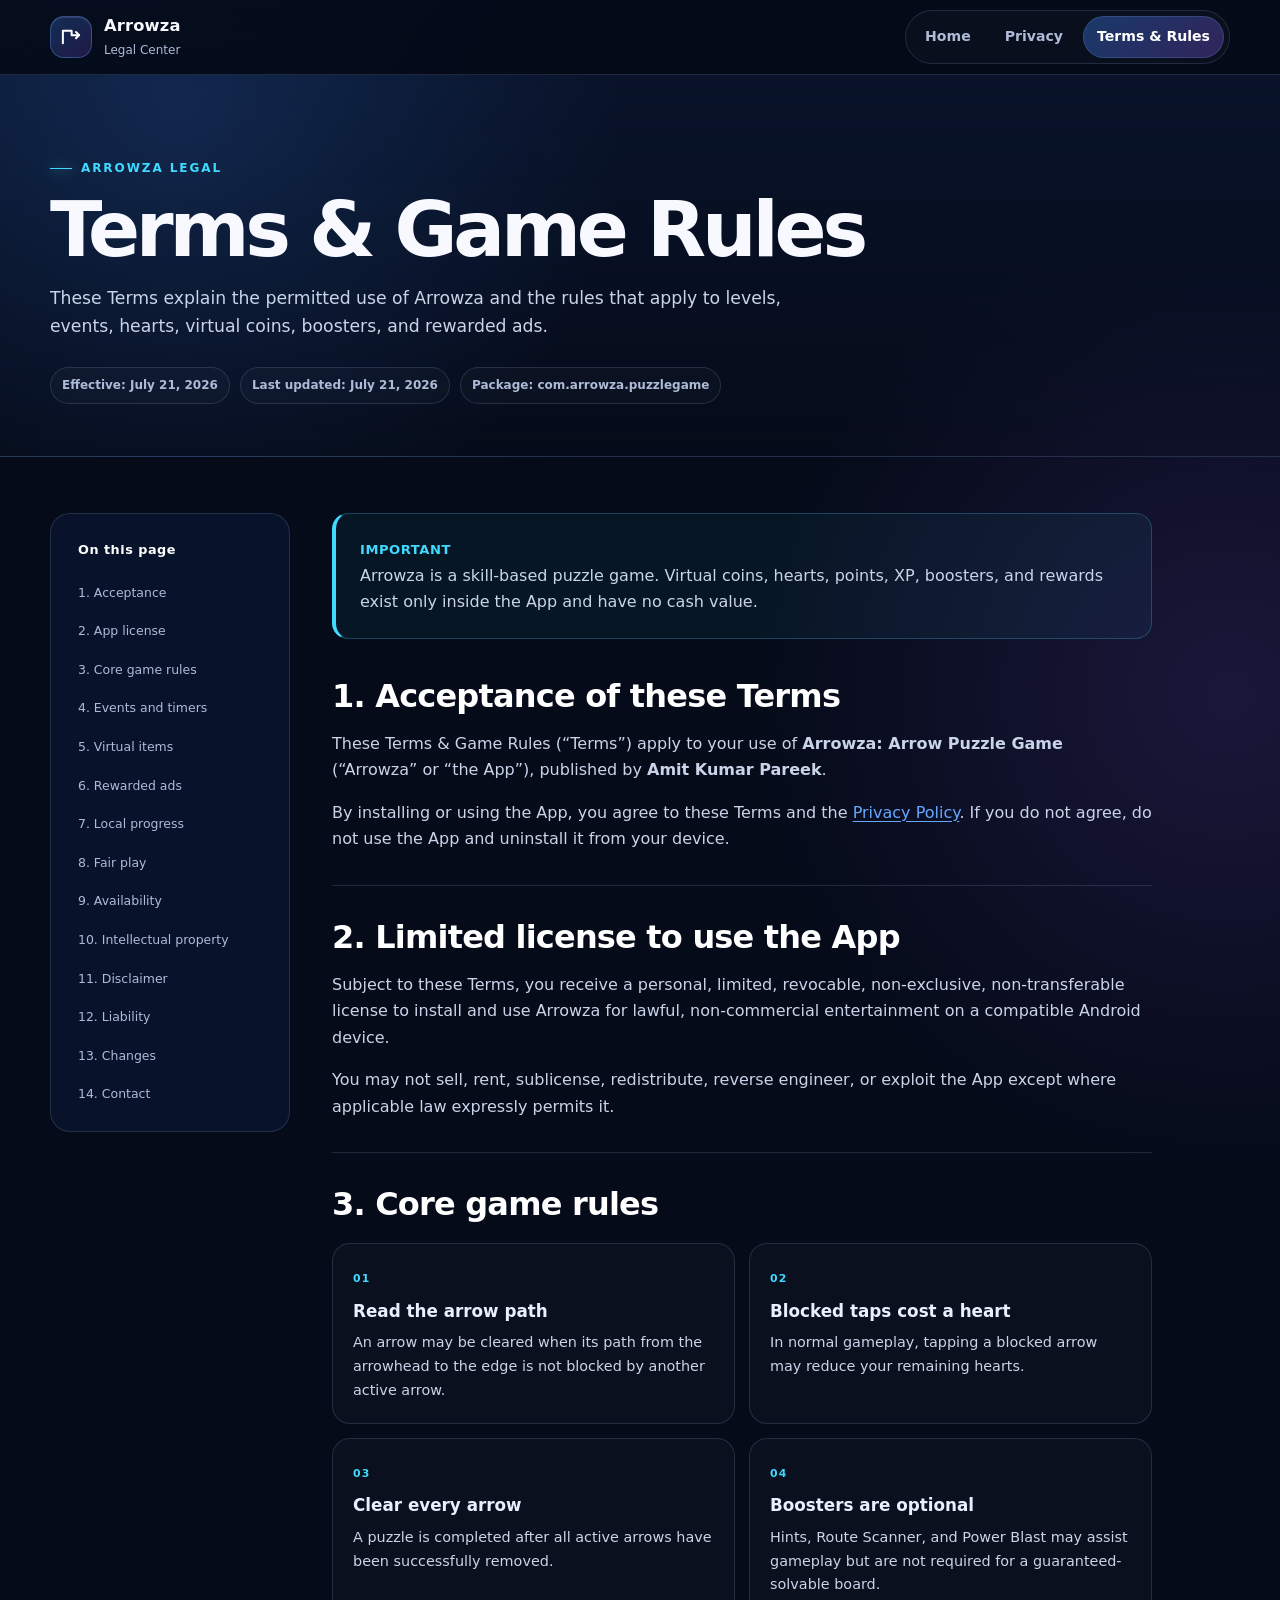
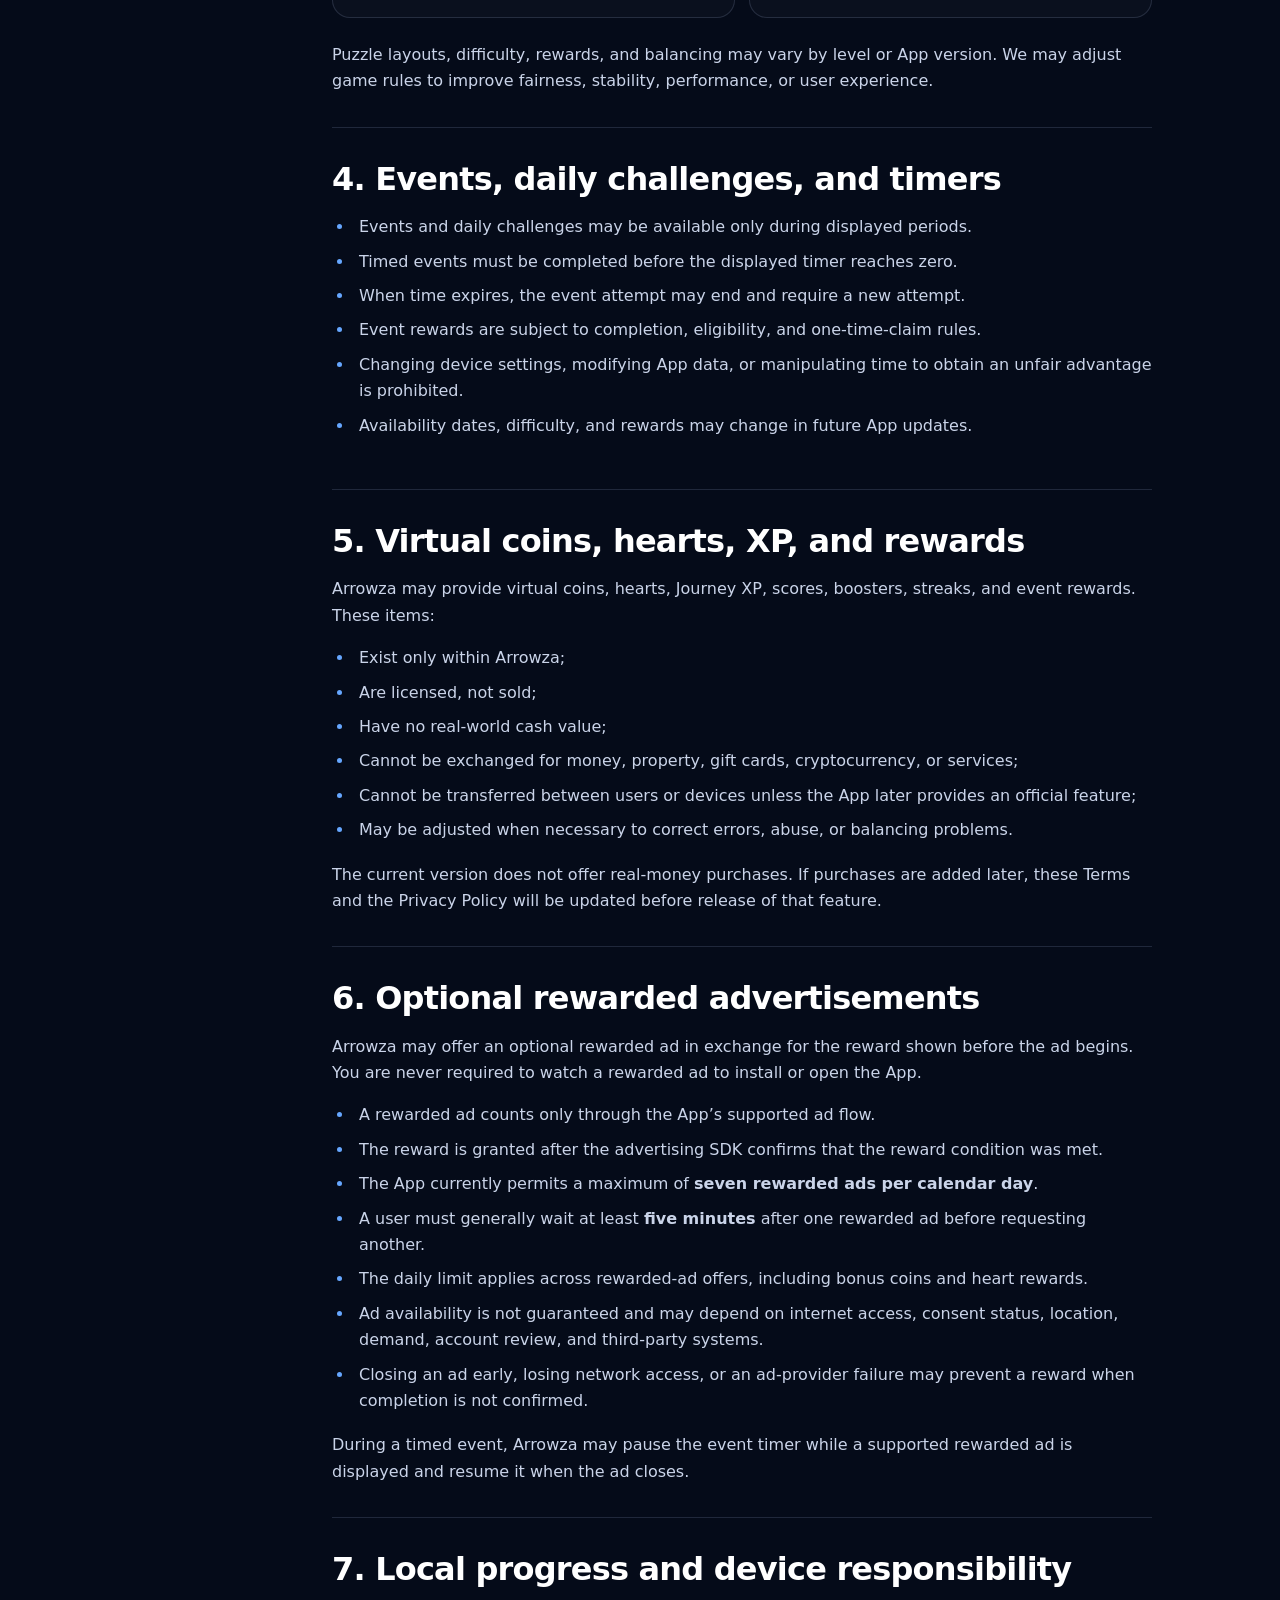
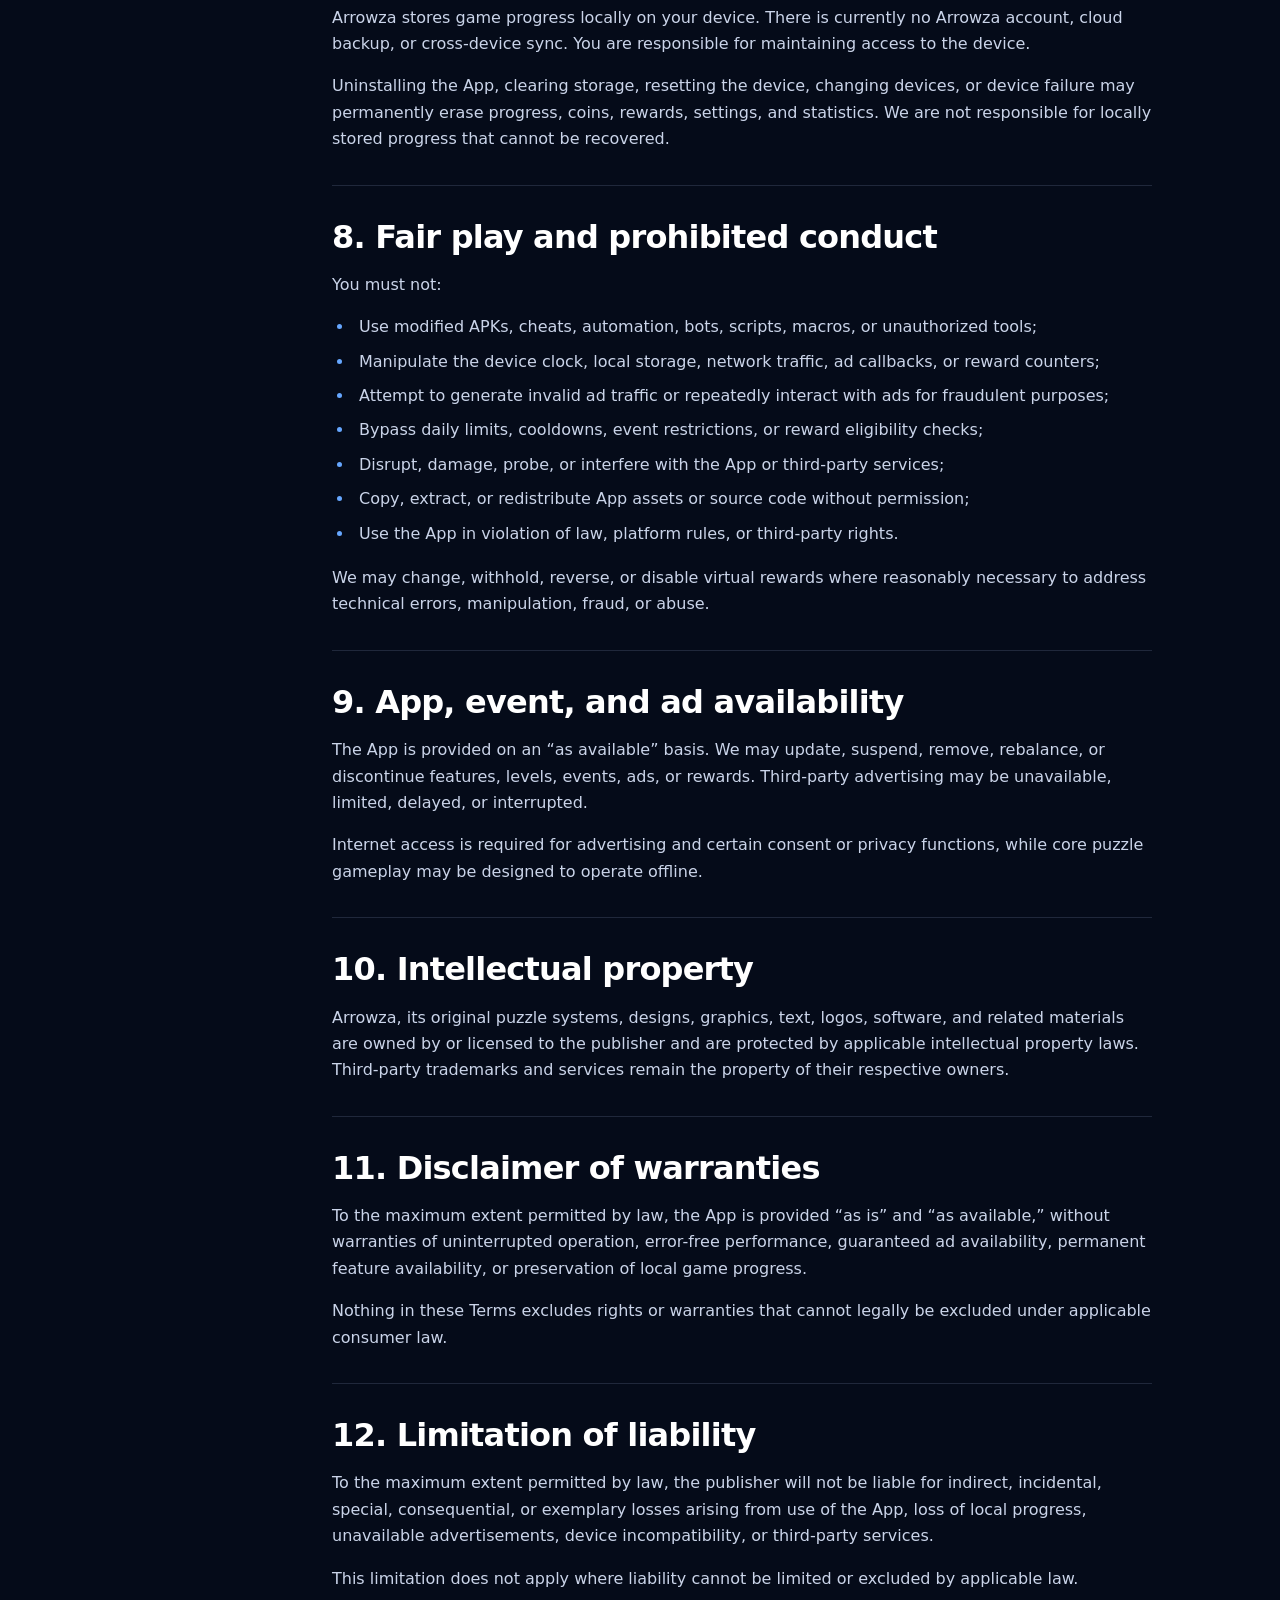
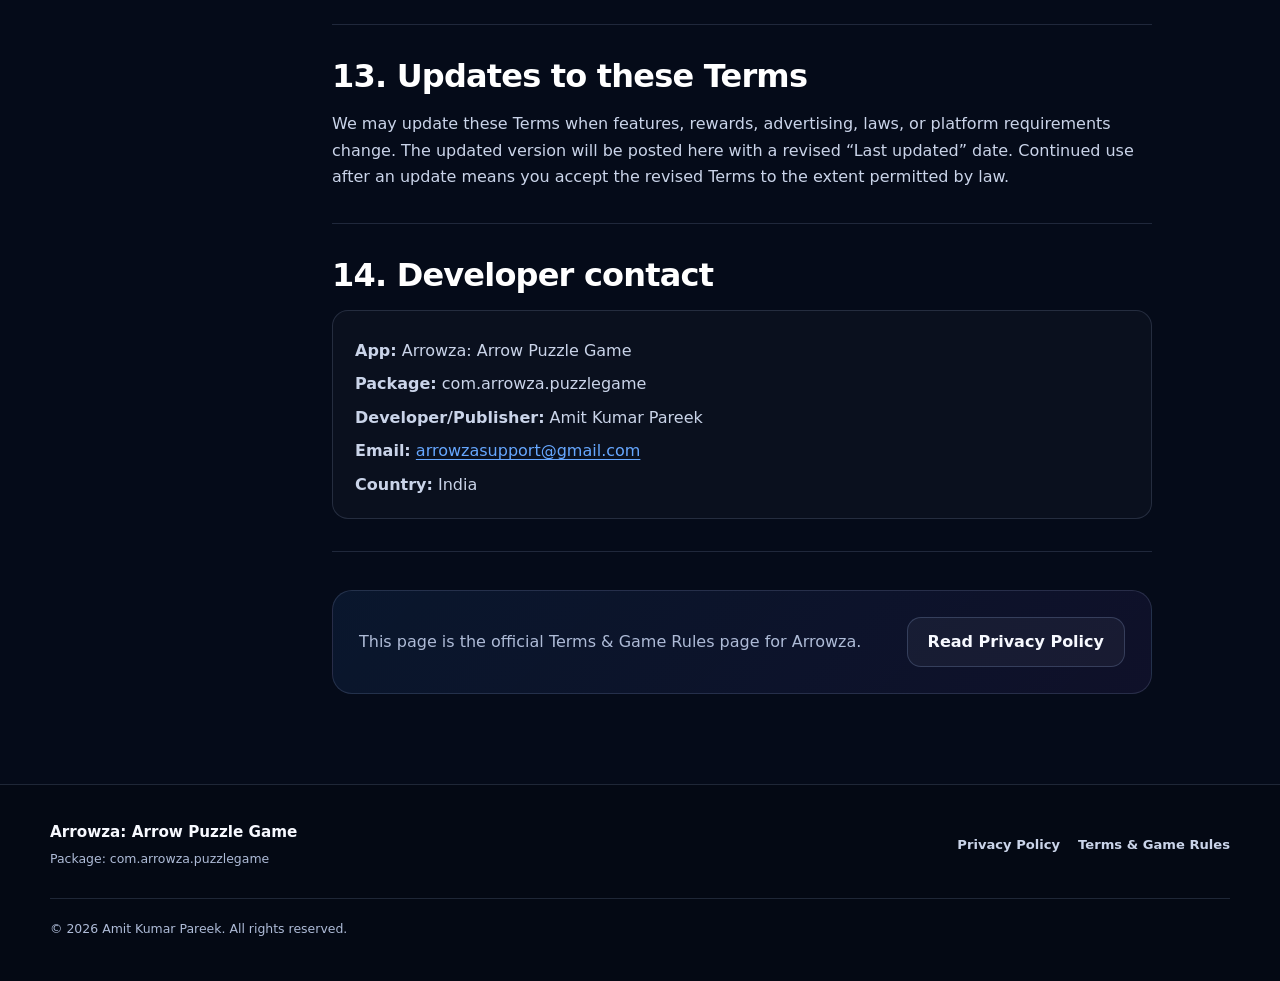
==== terms-and-game-rules.html @ 51657a74 "Publish Arrowza legal website" ====
<!DOCTYPE html>
<html lang="en">
<head>
  <meta charset="utf-8">
  <meta name="viewport" content="width=device-width, initial-scale=1">
  <meta name="description" content="Terms and Game Rules for Arrowza: Arrow Puzzle Game.">
  <meta name="theme-color" content="#071127">
  <title>Terms &amp; Game Rules | Arrowza</title>
  <link rel="icon" href="favicon.svg" type="image/svg+xml">
  <link rel="stylesheet" href="styles.css">
</head>
<body>
  <a class="skip-link" href="#main-content">Skip to content</a>

  <header class="site-header">
    <div class="container header-inner">
      <a class="brand" href="index.html" aria-label="Arrowza Legal Center home">
        <span class="brand-mark" aria-hidden="true">
          <svg viewBox="0 0 48 48" role="img">
            <path d="M11 34V14h14v7h12" />
            <path d="M32 16l5 5-5 5" />
          </svg>
        </span>
        <span>
          <strong>Arrowza</strong>
          <small>Legal Center</small>
        </span>
      </a>

      <nav class="top-nav" aria-label="Primary navigation">
        <a href="index.html">Home</a>
        <a href="privacy-policy.html">Privacy</a>
        <a class="active" href="terms-and-game-rules.html">Terms &amp; Rules</a>
      </nav>
    </div>
  </header>

  <main id="main-content">
    <section class="legal-hero">
      <div class="container">
        <span class="eyebrow">ARROWZA LEGAL</span>
        <h1>Terms &amp; Game Rules</h1>
        <p class="legal-lead">
          These Terms explain the permitted use of Arrowza and the rules that apply to
          levels, events, hearts, virtual coins, boosters, and rewarded ads.
        </p>
        <div class="legal-meta">
          <span>Effective: July 21, 2026</span>
          <span>Last updated: July 21, 2026</span>
          <span>Package: com.arrowza.puzzlegame</span>
        </div>
      </div>
    </section>

    <section class="legal-layout container">
      <aside class="toc-card" aria-label="Table of contents">
        <strong>On this page</strong>
        <a href="#acceptance">1. Acceptance</a>
        <a href="#license">2. App license</a>
        <a href="#core-rules">3. Core game rules</a>
        <a href="#events">4. Events and timers</a>
        <a href="#virtual-items">5. Virtual items</a>
        <a href="#rewarded-ads">6. Rewarded ads</a>
        <a href="#progress">7. Local progress</a>
        <a href="#fair-play">8. Fair play</a>
        <a href="#availability">9. Availability</a>
        <a href="#intellectual-property">10. Intellectual property</a>
        <a href="#disclaimer">11. Disclaimer</a>
        <a href="#liability">12. Liability</a>
        <a href="#changes">13. Changes</a>
        <a href="#contact">14. Contact</a>
      </aside>

      <article class="legal-content">
        <div class="notice">
          <strong>Important</strong>
          <p>
            Arrowza is a skill-based puzzle game. Virtual coins, hearts, points, XP,
            boosters, and rewards exist only inside the App and have no cash value.
          </p>
        </div>

        <section id="acceptance">
          <h2>1. Acceptance of these Terms</h2>
          <p>
            These Terms &amp; Game Rules (“Terms”) apply to your use of
            <strong>Arrowza: Arrow Puzzle Game</strong> (“Arrowza” or “the App”),
            published by <strong>Amit Kumar Pareek</strong>.
          </p>
          <p>
            By installing or using the App, you agree to these Terms and the
            <a href="privacy-policy.html">Privacy Policy</a>. If you do not agree,
            do not use the App and uninstall it from your device.
          </p>
        </section>

        <section id="license">
          <h2>2. Limited license to use the App</h2>
          <p>
            Subject to these Terms, you receive a personal, limited, revocable,
            non-exclusive, non-transferable license to install and use Arrowza for
            lawful, non-commercial entertainment on a compatible Android device.
          </p>
          <p>You may not sell, rent, sublicense, redistribute, reverse engineer, or exploit the App except where applicable law expressly permits it.</p>
        </section>

        <section id="core-rules">
          <h2>3. Core game rules</h2>
          <div class="rules-grid">
            <div class="rule-card">
              <span>01</span>
              <h3>Read the arrow path</h3>
              <p>An arrow may be cleared when its path from the arrowhead to the edge is not blocked by another active arrow.</p>
            </div>
            <div class="rule-card">
              <span>02</span>
              <h3>Blocked taps cost a heart</h3>
              <p>In normal gameplay, tapping a blocked arrow may reduce your remaining hearts.</p>
            </div>
            <div class="rule-card">
              <span>03</span>
              <h3>Clear every arrow</h3>
              <p>A puzzle is completed after all active arrows have been successfully removed.</p>
            </div>
            <div class="rule-card">
              <span>04</span>
              <h3>Boosters are optional</h3>
              <p>Hints, Route Scanner, and Power Blast may assist gameplay but are not required for a guaranteed-solvable board.</p>
            </div>
          </div>
          <p>
            Puzzle layouts, difficulty, rewards, and balancing may vary by level or App version.
            We may adjust game rules to improve fairness, stability, performance, or user experience.
          </p>
        </section>

        <section id="events">
          <h2>4. Events, daily challenges, and timers</h2>
          <ul>
            <li>Events and daily challenges may be available only during displayed periods.</li>
            <li>Timed events must be completed before the displayed timer reaches zero.</li>
            <li>When time expires, the event attempt may end and require a new attempt.</li>
            <li>Event rewards are subject to completion, eligibility, and one-time-claim rules.</li>
            <li>Changing device settings, modifying App data, or manipulating time to obtain an unfair advantage is prohibited.</li>
            <li>Availability dates, difficulty, and rewards may change in future App updates.</li>
          </ul>
        </section>

        <section id="virtual-items">
          <h2>5. Virtual coins, hearts, XP, and rewards</h2>
          <p>
            Arrowza may provide virtual coins, hearts, Journey XP, scores, boosters,
            streaks, and event rewards. These items:
          </p>
          <ul>
            <li>Exist only within Arrowza;</li>
            <li>Are licensed, not sold;</li>
            <li>Have no real-world cash value;</li>
            <li>Cannot be exchanged for money, property, gift cards, cryptocurrency, or services;</li>
            <li>Cannot be transferred between users or devices unless the App later provides an official feature;</li>
            <li>May be adjusted when necessary to correct errors, abuse, or balancing problems.</li>
          </ul>
          <p>
            The current version does not offer real-money purchases. If purchases are added later,
            these Terms and the Privacy Policy will be updated before release of that feature.
          </p>
        </section>

        <section id="rewarded-ads">
          <h2>6. Optional rewarded advertisements</h2>
          <p>
            Arrowza may offer an optional rewarded ad in exchange for the reward shown before the ad begins.
            You are never required to watch a rewarded ad to install or open the App.
          </p>
          <ul>
            <li>A rewarded ad counts only through the App’s supported ad flow.</li>
            <li>The reward is granted after the advertising SDK confirms that the reward condition was met.</li>
            <li>The App currently permits a maximum of <strong>seven rewarded ads per calendar day</strong>.</li>
            <li>A user must generally wait at least <strong>five minutes</strong> after one rewarded ad before requesting another.</li>
            <li>The daily limit applies across rewarded-ad offers, including bonus coins and heart rewards.</li>
            <li>Ad availability is not guaranteed and may depend on internet access, consent status, location, demand, account review, and third-party systems.</li>
            <li>Closing an ad early, losing network access, or an ad-provider failure may prevent a reward when completion is not confirmed.</li>
          </ul>
          <p>
            During a timed event, Arrowza may pause the event timer while a supported rewarded ad is displayed
            and resume it when the ad closes.
          </p>
        </section>

        <section id="progress">
          <h2>7. Local progress and device responsibility</h2>
          <p>
            Arrowza stores game progress locally on your device. There is currently no Arrowza account,
            cloud backup, or cross-device sync. You are responsible for maintaining access to the device.
          </p>
          <p>
            Uninstalling the App, clearing storage, resetting the device, changing devices, or device failure
            may permanently erase progress, coins, rewards, settings, and statistics. We are not responsible
            for locally stored progress that cannot be recovered.
          </p>
        </section>

        <section id="fair-play">
          <h2>8. Fair play and prohibited conduct</h2>
          <p>You must not:</p>
          <ul>
            <li>Use modified APKs, cheats, automation, bots, scripts, macros, or unauthorized tools;</li>
            <li>Manipulate the device clock, local storage, network traffic, ad callbacks, or reward counters;</li>
            <li>Attempt to generate invalid ad traffic or repeatedly interact with ads for fraudulent purposes;</li>
            <li>Bypass daily limits, cooldowns, event restrictions, or reward eligibility checks;</li>
            <li>Disrupt, damage, probe, or interfere with the App or third-party services;</li>
            <li>Copy, extract, or redistribute App assets or source code without permission;</li>
            <li>Use the App in violation of law, platform rules, or third-party rights.</li>
          </ul>
          <p>
            We may change, withhold, reverse, or disable virtual rewards where reasonably necessary
            to address technical errors, manipulation, fraud, or abuse.
          </p>
        </section>

        <section id="availability">
          <h2>9. App, event, and ad availability</h2>
          <p>
            The App is provided on an “as available” basis. We may update, suspend, remove, rebalance,
            or discontinue features, levels, events, ads, or rewards. Third-party advertising may be
            unavailable, limited, delayed, or interrupted.
          </p>
          <p>
            Internet access is required for advertising and certain consent or privacy functions,
            while core puzzle gameplay may be designed to operate offline.
          </p>
        </section>

        <section id="intellectual-property">
          <h2>10. Intellectual property</h2>
          <p>
            Arrowza, its original puzzle systems, designs, graphics, text, logos, software, and related
            materials are owned by or licensed to the publisher and are protected by applicable intellectual
            property laws. Third-party trademarks and services remain the property of their respective owners.
          </p>
        </section>

        <section id="disclaimer">
          <h2>11. Disclaimer of warranties</h2>
          <p>
            To the maximum extent permitted by law, the App is provided “as is” and “as available,”
            without warranties of uninterrupted operation, error-free performance, guaranteed ad availability,
            permanent feature availability, or preservation of local game progress.
          </p>
          <p>
            Nothing in these Terms excludes rights or warranties that cannot legally be excluded under
            applicable consumer law.
          </p>
        </section>

        <section id="liability">
          <h2>12. Limitation of liability</h2>
          <p>
            To the maximum extent permitted by law, the publisher will not be liable for indirect,
            incidental, special, consequential, or exemplary losses arising from use of the App,
            loss of local progress, unavailable advertisements, device incompatibility, or third-party services.
          </p>
          <p>
            This limitation does not apply where liability cannot be limited or excluded by applicable law.
          </p>
        </section>

        <section id="changes">
          <h2>13. Updates to these Terms</h2>
          <p>
            We may update these Terms when features, rewards, advertising, laws, or platform requirements change.
            The updated version will be posted here with a revised “Last updated” date. Continued use after an
            update means you accept the revised Terms to the extent permitted by law.
          </p>
        </section>

        <section id="contact">
          <h2>14. Developer contact</h2>
          <div class="contact-details">
            <p><strong>App:</strong> Arrowza: Arrow Puzzle Game</p>
            <p><strong>Package:</strong> com.arrowza.puzzlegame</p>
            <p><strong>Developer/Publisher:</strong> Amit Kumar Pareek</p>
            <p>
              <strong>Email:</strong>
              <a href="mailto:arrowzasupport@gmail.com">arrowzasupport@gmail.com</a>
            </p>
            <p><strong>Country:</strong> India</p>
          </div>
        </section>

        <div class="legal-end">
          <p>This page is the official Terms &amp; Game Rules page for Arrowza.</p>
          <a class="button button-secondary" href="privacy-policy.html">Read Privacy Policy</a>
        </div>
      </article>
    </section>
  </main>

  <footer class="site-footer">
    <div class="container footer-inner">
      <div>
        <strong>Arrowza: Arrow Puzzle Game</strong>
        <p>Package: com.arrowza.puzzlegame</p>
      </div>
      <div class="footer-links">
        <a href="privacy-policy.html">Privacy Policy</a>
        <a href="terms-and-game-rules.html">Terms &amp; Game Rules</a>
      </div>
      <p class="copyright">© 2026 Amit Kumar Pareek. All rights reserved.</p>
    </div>
  </footer>
</body>
</html>
---- styles.css ----
:root {
  --bg: #050b19;
  --bg-soft: #09142c;
  --surface: rgba(15, 29, 60, 0.78);
  --surface-solid: #0d1a36;
  --surface-light: #122448;
  --text: #f7f9ff;
  --muted: #aebbd7;
  --muted-strong: #cad4e9;
  --line: rgba(174, 194, 235, 0.16);
  --blue: #3c8cff;
  --blue-bright: #66a7ff;
  --violet: #9b5cff;
  --cyan: #40d9ff;
  --green: #47e5ac;
  --gold: #ffc85a;
  --danger: #ff6c89;
  --shadow: 0 28px 90px rgba(0, 0, 0, 0.38);
  --radius-xl: 30px;
  --radius-lg: 22px;
  --radius-md: 16px;
  --container: 1180px;
}

*,
*::before,
*::after {
  box-sizing: border-box;
}

html {
  scroll-behavior: smooth;
  color-scheme: dark;
}

body {
  margin: 0;
  min-width: 320px;
  background:
    radial-gradient(circle at 8% -4%, rgba(63, 126, 255, 0.18), transparent 30rem),
    radial-gradient(circle at 96% 12%, rgba(155, 92, 255, 0.14), transparent 30rem),
    var(--bg);
  color: var(--text);
  font-family:
    Inter, ui-sans-serif, system-ui, -apple-system, BlinkMacSystemFont,
    "Segoe UI", Roboto, Helvetica, Arial, sans-serif;
  line-height: 1.65;
  -webkit-font-smoothing: antialiased;
  text-rendering: optimizeLegibility;
}

a {
  color: inherit;
}

img,
svg {
  display: block;
  max-width: 100%;
}

button,
a {
  -webkit-tap-highlight-color: transparent;
}

::selection {
  background: rgba(64, 217, 255, 0.28);
  color: #ffffff;
}

.skip-link {
  position: fixed;
  left: 16px;
  top: 12px;
  z-index: 999;
  transform: translateY(-160%);
  padding: 10px 14px;
  border-radius: 12px;
  background: #ffffff;
  color: #071127;
  font-weight: 800;
  text-decoration: none;
  transition: transform 180ms ease;
}

.skip-link:focus {
  transform: translateY(0);
}

.container {
  width: min(calc(100% - 40px), var(--container));
  margin-inline: auto;
}

.site-header {
  position: sticky;
  top: 0;
  z-index: 100;
  border-bottom: 1px solid var(--line);
  background: rgba(5, 11, 25, 0.78);
  backdrop-filter: blur(18px);
  -webkit-backdrop-filter: blur(18px);
}

.header-inner {
  min-height: 74px;
  display: flex;
  align-items: center;
  justify-content: space-between;
  gap: 28px;
}

.brand {
  display: inline-flex;
  align-items: center;
  gap: 12px;
  color: var(--text);
  text-decoration: none;
}

.brand-mark {
  width: 42px;
  height: 42px;
  display: grid;
  place-items: center;
  border: 1px solid rgba(102, 167, 255, 0.32);
  border-radius: 14px;
  background:
    linear-gradient(145deg, rgba(60, 140, 255, 0.26), rgba(155, 92, 255, 0.18));
  box-shadow: inset 0 1px 0 rgba(255, 255, 255, 0.12);
}

.brand-mark svg {
  width: 30px;
  height: 30px;
  fill: none;
  stroke: #ffffff;
  stroke-width: 3.2;
  stroke-linecap: round;
  stroke-linejoin: round;
}

.brand strong,
.brand small {
  display: block;
}

.brand strong {
  font-size: 1.02rem;
  letter-spacing: 0.01em;
}

.brand small {
  margin-top: 1px;
  color: var(--muted);
  font-size: 0.75rem;
}

.top-nav {
  display: flex;
  align-items: center;
  gap: 6px;
  padding: 5px;
  border: 1px solid var(--line);
  border-radius: 999px;
  background: rgba(255, 255, 255, 0.025);
}

.top-nav a {
  padding: 9px 14px;
  border-radius: 999px;
  color: var(--muted);
  font-size: 0.88rem;
  font-weight: 750;
  text-decoration: none;
  transition:
    color 180ms ease,
    background-color 180ms ease,
    transform 180ms ease;
}

.top-nav a:hover {
  color: var(--text);
}

.top-nav a.active {
  color: #ffffff;
  background: linear-gradient(135deg, rgba(60, 140, 255, 0.34), rgba(155, 92, 255, 0.28));
  box-shadow: inset 0 0 0 1px rgba(139, 185, 255, 0.18);
}

.hero {
  position: relative;
  overflow: hidden;
  padding: 92px 0 74px;
}

.hero::before {
  content: "";
  position: absolute;
  inset: 0;
  pointer-events: none;
  background-image:
    linear-gradient(rgba(126, 160, 230, 0.045) 1px, transparent 1px),
    linear-gradient(90deg, rgba(126, 160, 230, 0.045) 1px, transparent 1px);
  background-size: 42px 42px;
  mask-image: linear-gradient(to bottom, black, transparent 86%);
}

.hero-grid {
  position: relative;
  display: grid;
  grid-template-columns: minmax(0, 1.08fr) minmax(380px, 0.92fr);
  align-items: center;
  gap: 80px;
}

.eyebrow {
  display: inline-flex;
  align-items: center;
  gap: 9px;
  color: var(--cyan);
  font-size: 0.75rem;
  font-weight: 900;
  letter-spacing: 0.16em;
}

.eyebrow::before {
  content: "";
  width: 22px;
  height: 1px;
  background: currentColor;
  box-shadow: 0 0 12px currentColor;
}

.hero h1,
.legal-hero h1 {
  margin: 18px 0 22px;
  max-width: 850px;
  font-size: clamp(3rem, 7vw, 6.3rem);
  line-height: 0.98;
  letter-spacing: -0.055em;
}

.hero h1 span {
  color: transparent;
  background: linear-gradient(90deg, var(--blue-bright), var(--cyan), #b978ff);
  background-clip: text;
  -webkit-background-clip: text;
}

.hero-copy > p {
  max-width: 650px;
  margin: 0;
  color: var(--muted-strong);
  font-size: clamp(1rem, 1.8vw, 1.22rem);
}

.hero-actions {
  display: flex;
  flex-wrap: wrap;
  gap: 12px;
  margin-top: 32px;
}

.button {
  min-height: 50px;
  display: inline-flex;
  align-items: center;
  justify-content: center;
  padding: 0 20px;
  border: 1px solid transparent;
  border-radius: 14px;
  font-weight: 850;
  text-decoration: none;
  transition:
    transform 180ms ease,
    box-shadow 180ms ease,
    border-color 180ms ease;
}

.button:hover {
  transform: translateY(-2px);
}

.button-primary {
  color: #ffffff;
  background: linear-gradient(135deg, var(--blue), var(--violet));
  box-shadow: 0 16px 40px rgba(81, 105, 255, 0.25);
}

.button-primary:hover {
  box-shadow: 0 20px 52px rgba(81, 105, 255, 0.36);
}

.button-secondary {
  border-color: rgba(160, 185, 235, 0.22);
  background: rgba(255, 255, 255, 0.045);
  color: var(--text);
}

.button-secondary:hover {
  border-color: rgba(102, 167, 255, 0.5);
}

.status-row {
  display: flex;
  flex-wrap: wrap;
  gap: 18px;
  margin-top: 28px;
  color: var(--muted);
  font-size: 0.82rem;
}

.status-row span {
  display: inline-flex;
  align-items: center;
  gap: 8px;
}

.status-row i {
  width: 7px;
  height: 7px;
  border-radius: 50%;
  background: var(--green);
  box-shadow: 0 0 14px rgba(71, 229, 172, 0.8);
}

.hero-visual {
  position: relative;
  min-height: 470px;
  display: grid;
  place-items: center;
}

.orb {
  position: absolute;
  border-radius: 50%;
  filter: blur(2px);
}

.orb-one {
  width: 270px;
  height: 270px;
  background: rgba(49, 124, 255, 0.22);
  box-shadow: 0 0 100px rgba(49, 124, 255, 0.28);
}

.orb-two {
  width: 180px;
  height: 180px;
  right: 8%;
  bottom: 5%;
  background: rgba(164, 83, 255, 0.2);
  box-shadow: 0 0 80px rgba(164, 83, 255, 0.25);
}

.puzzle-card {
  position: relative;
  z-index: 2;
  width: min(100%, 390px);
  padding: 24px;
  border: 1px solid rgba(164, 190, 240, 0.2);
  border-radius: 32px;
  background:
    linear-gradient(150deg, rgba(18, 38, 77, 0.94), rgba(9, 18, 39, 0.94));
  box-shadow:
    var(--shadow),
    inset 0 1px 0 rgba(255, 255, 255, 0.1);
  transform: rotate(2deg);
}

.puzzle-card::after {
  content: "";
  position: absolute;
  inset: 12px;
  z-index: -1;
  border-radius: 23px;
  box-shadow: 0 0 0 1px rgba(102, 167, 255, 0.08);
}

.puzzle-top,
.puzzle-footer {
  display: flex;
  align-items: center;
  justify-content: space-between;
}

.puzzle-top {
  padding-bottom: 18px;
  border-bottom: 1px solid var(--line);
  color: #ffffff;
  font-size: 0.78rem;
  font-weight: 900;
  letter-spacing: 0.18em;
}

.mini-pill {
  padding: 6px 10px;
  border: 1px solid rgba(64, 217, 255, 0.2);
  border-radius: 999px;
  background: rgba(64, 217, 255, 0.08);
  color: var(--cyan);
  font-size: 0.64rem;
}

.arrow-grid {
  min-height: 290px;
  display: grid;
  grid-template-columns: repeat(3, 1fr);
  place-items: center;
  gap: 18px;
  padding: 22px 4px;
  background-image: radial-gradient(circle, rgba(164, 190, 240, 0.28) 1px, transparent 1.2px);
  background-size: 20px 20px;
}

.arrow {
  width: 56px;
  height: 56px;
  display: grid;
  place-items: center;
  border: 1px solid rgba(154, 181, 235, 0.2);
  border-radius: 18px;
  background: rgba(255, 255, 255, 0.045);
  color: #d9e7ff;
  font-size: 1.55rem;
  font-weight: 900;
  box-shadow: inset 0 1px 0 rgba(255, 255, 255, 0.06);
}

.a2,
.a6 {
  color: var(--cyan);
}

.a4,
.a8 {
  color: #c291ff;
}

.a5 {
  border-color: rgba(71, 229, 172, 0.38);
  color: var(--green);
  box-shadow: 0 0 26px rgba(71, 229, 172, 0.12);
}

.puzzle-footer {
  padding-top: 18px;
  border-top: 1px solid var(--line);
  color: var(--muted);
  font-size: 0.82rem;
}

.puzzle-footer strong {
  width: 30px;
  height: 30px;
  display: grid;
  place-items: center;
  border-radius: 50%;
  background: rgba(71, 229, 172, 0.12);
  color: var(--green);
}

.section {
  padding: 84px 0;
}

.section-muted {
  border-block: 1px solid var(--line);
  background:
    linear-gradient(180deg, rgba(11, 23, 50, 0.6), rgba(7, 15, 33, 0.76));
}

.section-heading {
  max-width: 720px;
  margin-bottom: 34px;
}

.section-heading h2,
.trust-grid h2,
.contact-card h2 {
  margin: 12px 0 14px;
  font-size: clamp(2rem, 4vw, 3.35rem);
  line-height: 1.08;
  letter-spacing: -0.04em;
}

.section-heading p,
.contact-card p {
  margin: 0;
  color: var(--muted);
}

.document-grid {
  display: grid;
  grid-template-columns: repeat(2, 1fr);
  gap: 22px;
}

.document-card {
  position: relative;
  overflow: hidden;
  min-height: 330px;
  padding: 30px;
  border: 1px solid var(--line);
  border-radius: var(--radius-xl);
  background:
    linear-gradient(145deg, rgba(17, 34, 70, 0.88), rgba(9, 19, 41, 0.88));
  box-shadow: inset 0 1px 0 rgba(255, 255, 255, 0.06);
  transition:
    transform 200ms ease,
    border-color 200ms ease,
    box-shadow 200ms ease;
}

.document-card::before {
  content: "";
  position: absolute;
  width: 210px;
  height: 210px;
  right: -70px;
  top: -80px;
  border-radius: 50%;
  background: rgba(60, 140, 255, 0.12);
  filter: blur(2px);
}

.document-card:nth-child(2)::before {
  background: rgba(155, 92, 255, 0.14);
}

.document-card:hover {
  transform: translateY(-5px);
  border-color: rgba(102, 167, 255, 0.36);
  box-shadow: 0 22px 60px rgba(0, 0, 0, 0.2);
}

.card-icon {
  width: 54px;
  height: 54px;
  display: grid;
  place-items: center;
  margin-bottom: 28px;
  border-radius: 17px;
  font-size: 1.2rem;
}

.shield-icon {
  background: rgba(64, 217, 255, 0.11);
  color: var(--cyan);
}

.rules-icon {
  background: rgba(155, 92, 255, 0.12);
  color: #bd88ff;
}

.card-kicker {
  color: var(--muted);
  font-size: 0.7rem;
  font-weight: 900;
  letter-spacing: 0.15em;
}

.document-card h3 {
  margin: 8px 0 12px;
  font-size: 1.65rem;
}

.document-card p {
  max-width: 520px;
  margin: 0 0 26px;
  color: var(--muted);
}

.text-link {
  display: inline-flex;
  align-items: center;
  gap: 8px;
  color: var(--blue-bright);
  font-weight: 850;
  text-decoration: none;
}

.text-link span {
  transition: transform 180ms ease;
}

.text-link:hover span {
  transform: translateX(4px);
}

.trust-grid {
  display: grid;
  grid-template-columns: 0.82fr 1.18fr;
  gap: 70px;
  align-items: start;
}

.trust-list {
  display: grid;
  gap: 14px;
}

.trust-item {
  display: grid;
  grid-template-columns: 52px 1fr;
  gap: 18px;
  padding: 22px;
  border: 1px solid var(--line);
  border-radius: var(--radius-lg);
  background: rgba(255, 255, 255, 0.025);
}

.trust-item > span {
  width: 46px;
  height: 46px;
  display: grid;
  place-items: center;
  border-radius: 14px;
  background: rgba(60, 140, 255, 0.1);
  color: var(--blue-bright);
  font-size: 0.74rem;
  font-weight: 900;
}

.trust-item h3 {
  margin: 0 0 4px;
  font-size: 1.05rem;
}

.trust-item p {
  margin: 0;
  color: var(--muted);
  font-size: 0.93rem;
}

.contact-section {
  padding-top: 70px;
}

.contact-card {
  display: flex;
  align-items: center;
  justify-content: space-between;
  gap: 32px;
  padding: 38px;
  border: 1px solid rgba(102, 167, 255, 0.22);
  border-radius: var(--radius-xl);
  background:
    radial-gradient(circle at 90% 10%, rgba(155, 92, 255, 0.18), transparent 20rem),
    linear-gradient(140deg, rgba(19, 41, 85, 0.86), rgba(9, 19, 41, 0.92));
  box-shadow: var(--shadow);
}

.contact-card h2 {
  margin-bottom: 8px;
}

.site-footer {
  padding: 34px 0 42px;
  border-top: 1px solid var(--line);
  background: #040914;
}

.footer-inner {
  display: grid;
  grid-template-columns: 1fr auto;
  gap: 24px;
  align-items: center;
}

.footer-inner strong {
  font-size: 0.95rem;
}

.footer-inner p {
  margin: 4px 0 0;
  color: var(--muted);
  font-size: 0.78rem;
}

.footer-links {
  display: flex;
  flex-wrap: wrap;
  justify-content: flex-end;
  gap: 18px;
}

.footer-links a {
  color: var(--muted-strong);
  font-size: 0.82rem;
  font-weight: 700;
  text-decoration: none;
}

.footer-links a:hover {
  color: var(--blue-bright);
}

.footer-inner .copyright {
  grid-column: 1 / -1;
  padding-top: 20px;
  border-top: 1px solid var(--line);
}

/* Legal pages */
.legal-hero {
  padding: 76px 0 52px;
  border-bottom: 1px solid var(--line);
  background:
    radial-gradient(circle at 14% 10%, rgba(60, 140, 255, 0.16), transparent 28rem),
    linear-gradient(180deg, rgba(10, 22, 48, 0.7), transparent);
}

.legal-hero h1 {
  margin: 14px 0 16px;
  font-size: clamp(2.8rem, 6vw, 5rem);
}

.legal-lead {
  max-width: 780px;
  margin: 0;
  color: var(--muted-strong);
  font-size: 1.08rem;
}

.legal-meta {
  display: flex;
  flex-wrap: wrap;
  gap: 10px;
  margin-top: 26px;
}

.legal-meta span {
  padding: 8px 11px;
  border: 1px solid var(--line);
  border-radius: 999px;
  background: rgba(255, 255, 255, 0.025);
  color: var(--muted);
  font-size: 0.75rem;
  font-weight: 700;
}

.legal-layout {
  display: grid;
  grid-template-columns: 240px minmax(0, 1fr);
  gap: 42px;
  align-items: start;
  padding-block: 56px 90px;
}

.toc-card {
  position: sticky;
  top: 96px;
  display: grid;
  gap: 2px;
  padding: 18px;
  border: 1px solid var(--line);
  border-radius: 20px;
  background: rgba(11, 24, 52, 0.68);
  backdrop-filter: blur(14px);
  -webkit-backdrop-filter: blur(14px);
}

.toc-card strong {
  padding: 7px 9px 12px;
  color: #ffffff;
  font-size: 0.8rem;
  letter-spacing: 0.04em;
}

.toc-card a {
  padding: 8px 9px;
  border-radius: 10px;
  color: var(--muted);
  font-size: 0.78rem;
  text-decoration: none;
  transition:
    color 150ms ease,
    background-color 150ms ease;
}

.toc-card a:hover {
  color: var(--text);
  background: rgba(60, 140, 255, 0.09);
}

.legal-content {
  min-width: 0;
  max-width: 820px;
}

.notice {
  margin-bottom: 34px;
  padding: 22px 24px;
  border: 1px solid rgba(64, 217, 255, 0.24);
  border-left: 4px solid var(--cyan);
  border-radius: 16px;
  background: rgba(64, 217, 255, 0.055);
}

.notice strong {
  color: var(--cyan);
  font-size: 0.82rem;
  letter-spacing: 0.04em;
  text-transform: uppercase;
}

.notice p {
  margin: 8px 0 0;
  color: var(--muted-strong);
}

.legal-content section {
  scroll-margin-top: 100px;
  padding: 32px 0;
  border-bottom: 1px solid var(--line);
}

.legal-content section:first-of-type {
  padding-top: 4px;
}

.legal-content h2 {
  margin: 0 0 16px;
  color: #ffffff;
  font-size: clamp(1.45rem, 3vw, 2rem);
  line-height: 1.2;
  letter-spacing: -0.025em;
}

.legal-content h3 {
  margin: 24px 0 10px;
  color: #e9efff;
  font-size: 1.05rem;
}

.legal-content p {
  margin: 0 0 16px;
  color: var(--muted-strong);
}

.legal-content p:last-child {
  margin-bottom: 0;
}

.legal-content ul {
  margin: 14px 0 18px;
  padding-left: 22px;
  color: var(--muted-strong);
}

.legal-content li {
  margin: 8px 0;
  padding-left: 5px;
}

.legal-content li::marker {
  color: var(--blue-bright);
}

.legal-content a:not(.button) {
  color: var(--blue-bright);
  text-underline-offset: 3px;
}

.link-panel {
  display: grid;
  gap: 8px;
  margin-top: 20px;
  padding: 18px;
  border: 1px solid var(--line);
  border-radius: 15px;
  background: rgba(255, 255, 255, 0.025);
}

.link-panel a {
  width: fit-content;
  font-size: 0.88rem;
  font-weight: 750;
}

.contact-details {
  padding: 20px 22px;
  border: 1px solid var(--line);
  border-radius: 16px;
  background: rgba(255, 255, 255, 0.025);
}

.contact-details p {
  margin: 7px 0;
}

.legal-end {
  display: flex;
  align-items: center;
  justify-content: space-between;
  gap: 24px;
  margin-top: 38px;
  padding: 26px;
  border: 1px solid var(--line);
  border-radius: 20px;
  background: linear-gradient(135deg, rgba(60, 140, 255, 0.09), rgba(155, 92, 255, 0.07));
}

.legal-end p {
  margin: 0;
  color: var(--muted);
}

.rules-grid {
  display: grid;
  grid-template-columns: repeat(2, 1fr);
  gap: 14px;
  margin: 20px 0 24px;
}

.rule-card {
  padding: 20px;
  border: 1px solid var(--line);
  border-radius: 18px;
  background: rgba(255, 255, 255, 0.025);
}

.rule-card > span {
  color: var(--cyan);
  font-size: 0.68rem;
  font-weight: 900;
  letter-spacing: 0.12em;
}

.rule-card h3 {
  margin: 7px 0 6px;
}

.rule-card p {
  margin: 0;
  font-size: 0.9rem;
}

/* Responsive */
@media (max-width: 980px) {
  .hero-grid {
    grid-template-columns: 1fr;
    gap: 36px;
  }

  .hero-copy {
    text-align: center;
  }

  .hero-copy > p {
    margin-inline: auto;
  }

  .hero-actions,
  .status-row {
    justify-content: center;
  }

  .hero-visual {
    min-height: 420px;
  }

  .trust-grid {
    grid-template-columns: 1fr;
    gap: 28px;
  }

  .legal-layout {
    grid-template-columns: 1fr;
    gap: 26px;
  }

  .toc-card {
    position: static;
    grid-template-columns: repeat(2, minmax(0, 1fr));
  }

  .toc-card strong {
    grid-column: 1 / -1;
  }

  .legal-content {
    max-width: none;
  }
}

@media (max-width: 760px) {
  .container {
    width: min(calc(100% - 28px), var(--container));
  }

  .header-inner {
    min-height: 68px;
  }

  .brand small {
    display: none;
  }

  .top-nav {
    gap: 2px;
    padding: 3px;
  }

  .top-nav a {
    padding: 8px 10px;
    font-size: 0.76rem;
  }

  .hero {
    padding: 66px 0 54px;
  }

  .hero h1 {
    font-size: clamp(2.8rem, 15vw, 4.6rem);
  }

  .hero-visual {
    min-height: 370px;
  }

  .puzzle-card {
    width: min(92%, 360px);
    padding: 20px;
  }

  .arrow-grid {
    min-height: 250px;
  }

  .arrow {
    width: 48px;
    height: 48px;
    border-radius: 15px;
  }

  .section {
    padding: 62px 0;
  }

  .document-grid,
  .rules-grid {
    grid-template-columns: 1fr;
  }

  .document-card {
    min-height: 0;
  }

  .contact-card,
  .legal-end {
    align-items: flex-start;
    flex-direction: column;
  }

  .footer-inner {
    grid-template-columns: 1fr;
  }

  .footer-links {
    justify-content: flex-start;
  }

  .footer-inner .copyright {
    grid-column: auto;
  }

  .legal-hero {
    padding: 58px 0 40px;
  }

  .legal-meta {
    gap: 7px;
  }

  .legal-layout {
    padding-block: 34px 70px;
  }

  .toc-card {
    grid-template-columns: 1fr;
  }

  .toc-card strong {
    grid-column: auto;
  }
}

@media (max-width: 520px) {
  .header-inner {
    align-items: flex-start;
    flex-direction: column;
    gap: 10px;
    padding-block: 12px;
  }

  .top-nav {
    width: 100%;
    overflow-x: auto;
  }

  .top-nav a {
    flex: 1 0 auto;
    text-align: center;
  }

  .hero-actions {
    flex-direction: column;
  }

  .hero-actions .button,
  .contact-card .button {
    width: 100%;
  }

  .status-row {
    align-items: center;
    flex-direction: column;
    gap: 8px;
  }

  .hero-visual {
    min-height: 335px;
  }

  .puzzle-card {
    transform: none;
  }

  .arrow-grid {
    min-height: 225px;
    gap: 10px;
  }

  .arrow {
    width: 44px;
    height: 44px;
  }

  .document-card,
  .contact-card {
    padding: 24px;
    border-radius: 22px;
  }

  .trust-item {
    grid-template-columns: 1fr;
  }

  .legal-content section {
    padding: 27px 0;
  }

  .notice,
  .contact-details,
  .legal-end {
    padding: 20px;
  }
}

@media (prefers-reduced-motion: reduce) {
  html {
    scroll-behavior: auto;
  }

  *,
  *::before,
  *::after {
    scroll-behavior: auto !important;
    transition-duration: 0.01ms !important;
    animation-duration: 0.01ms !important;
    animation-iteration-count: 1 !important;
  }
}
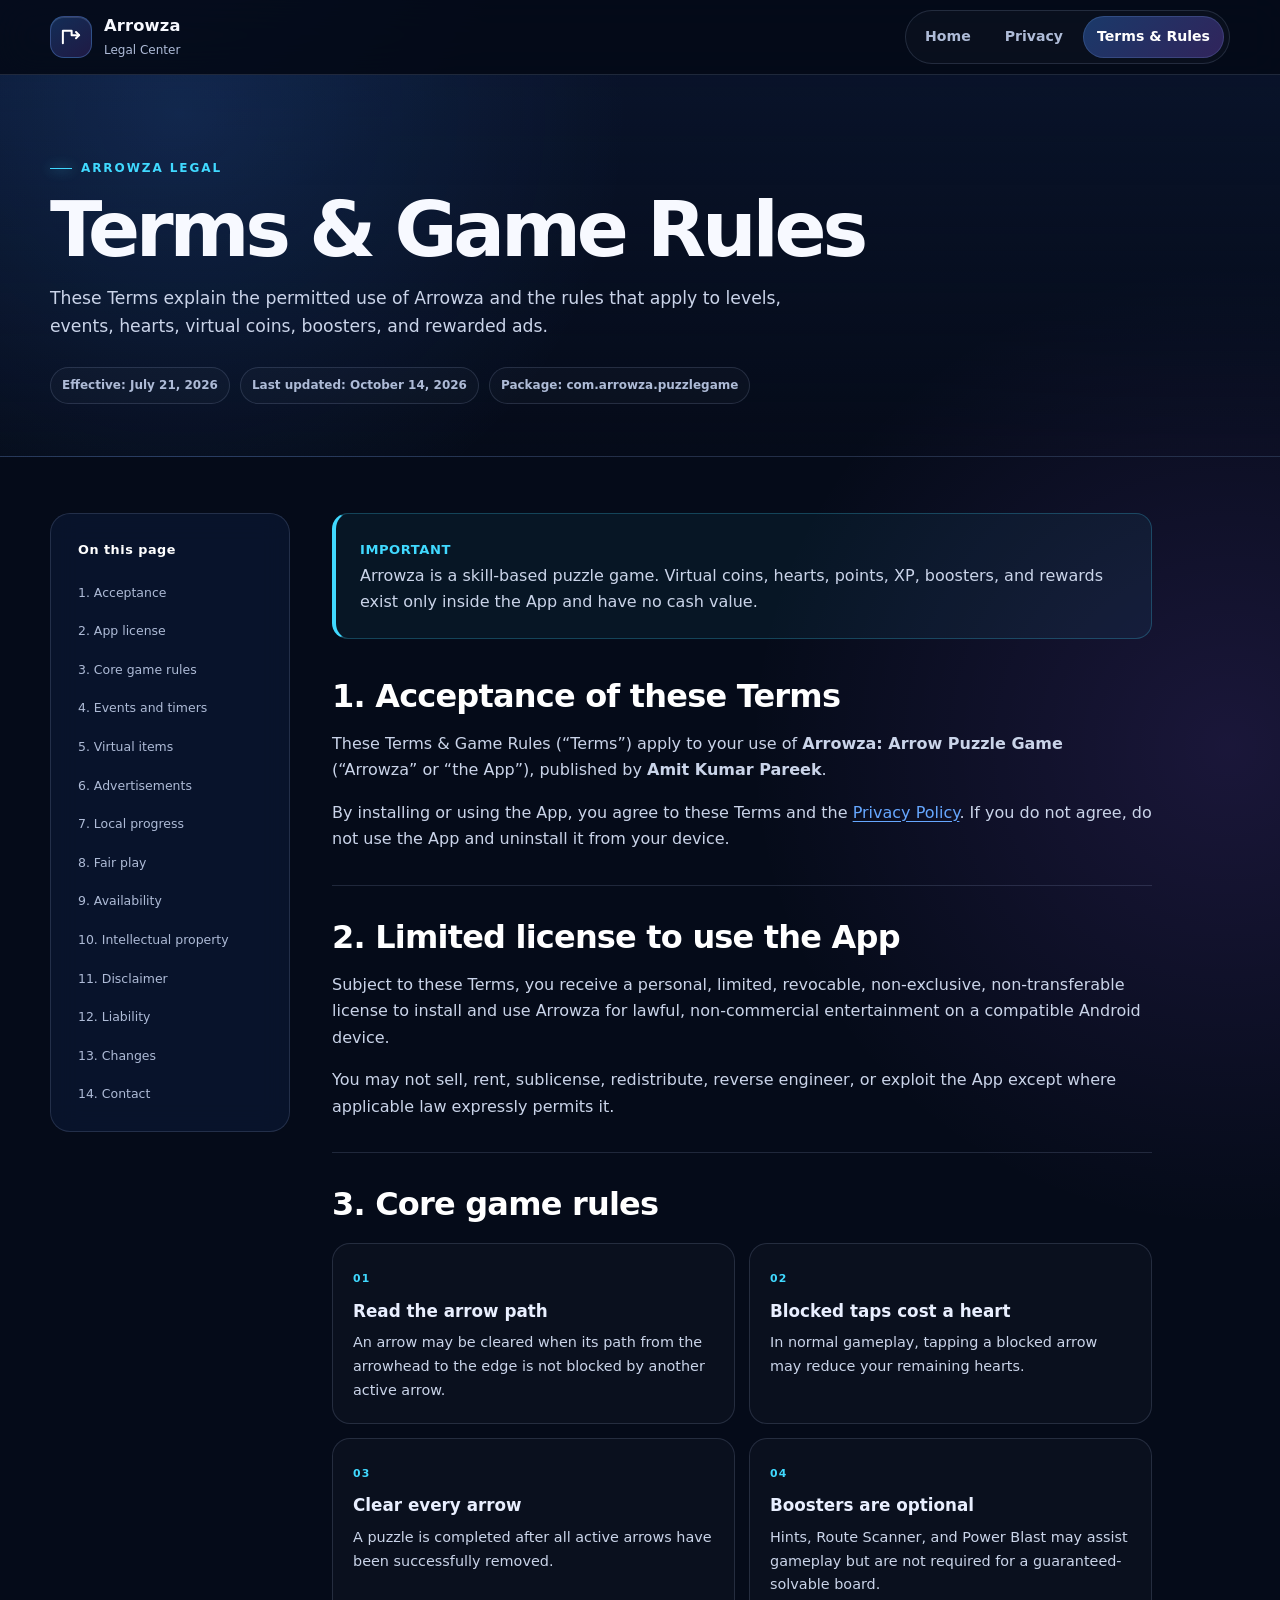
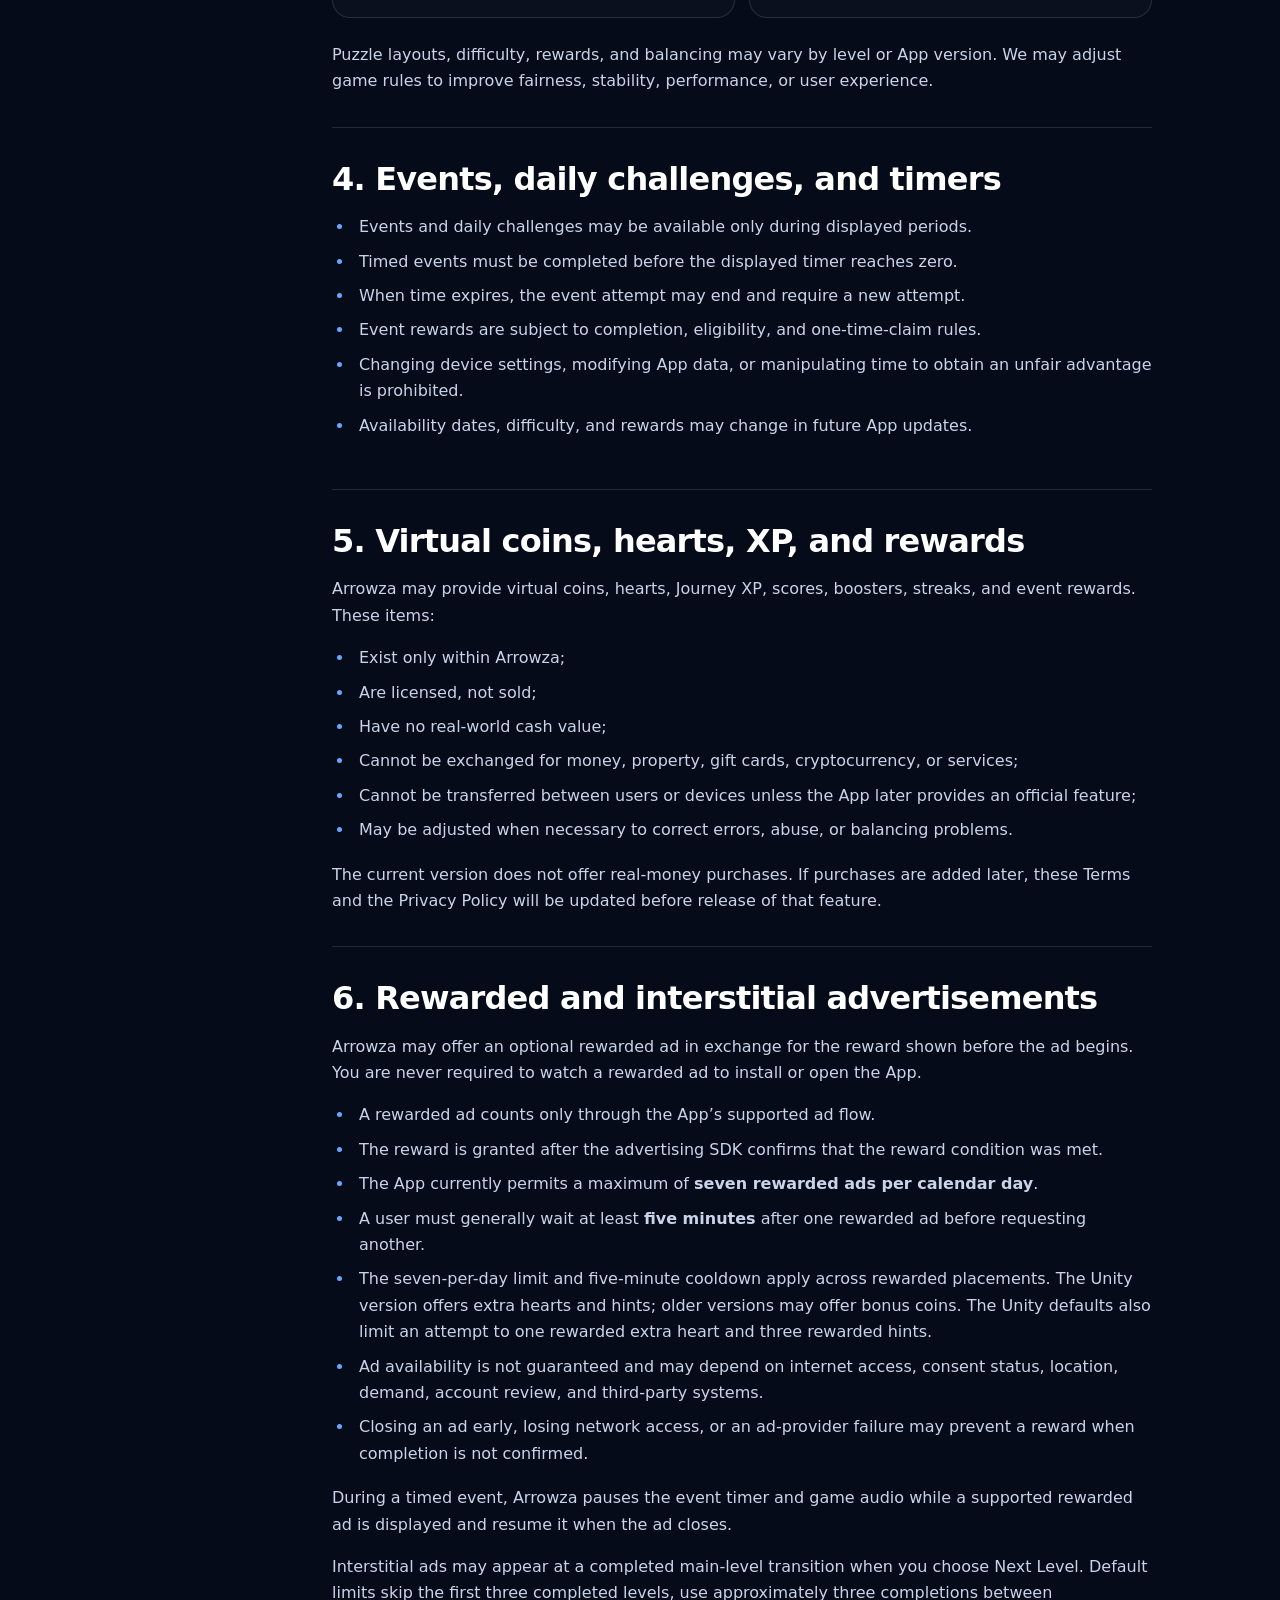
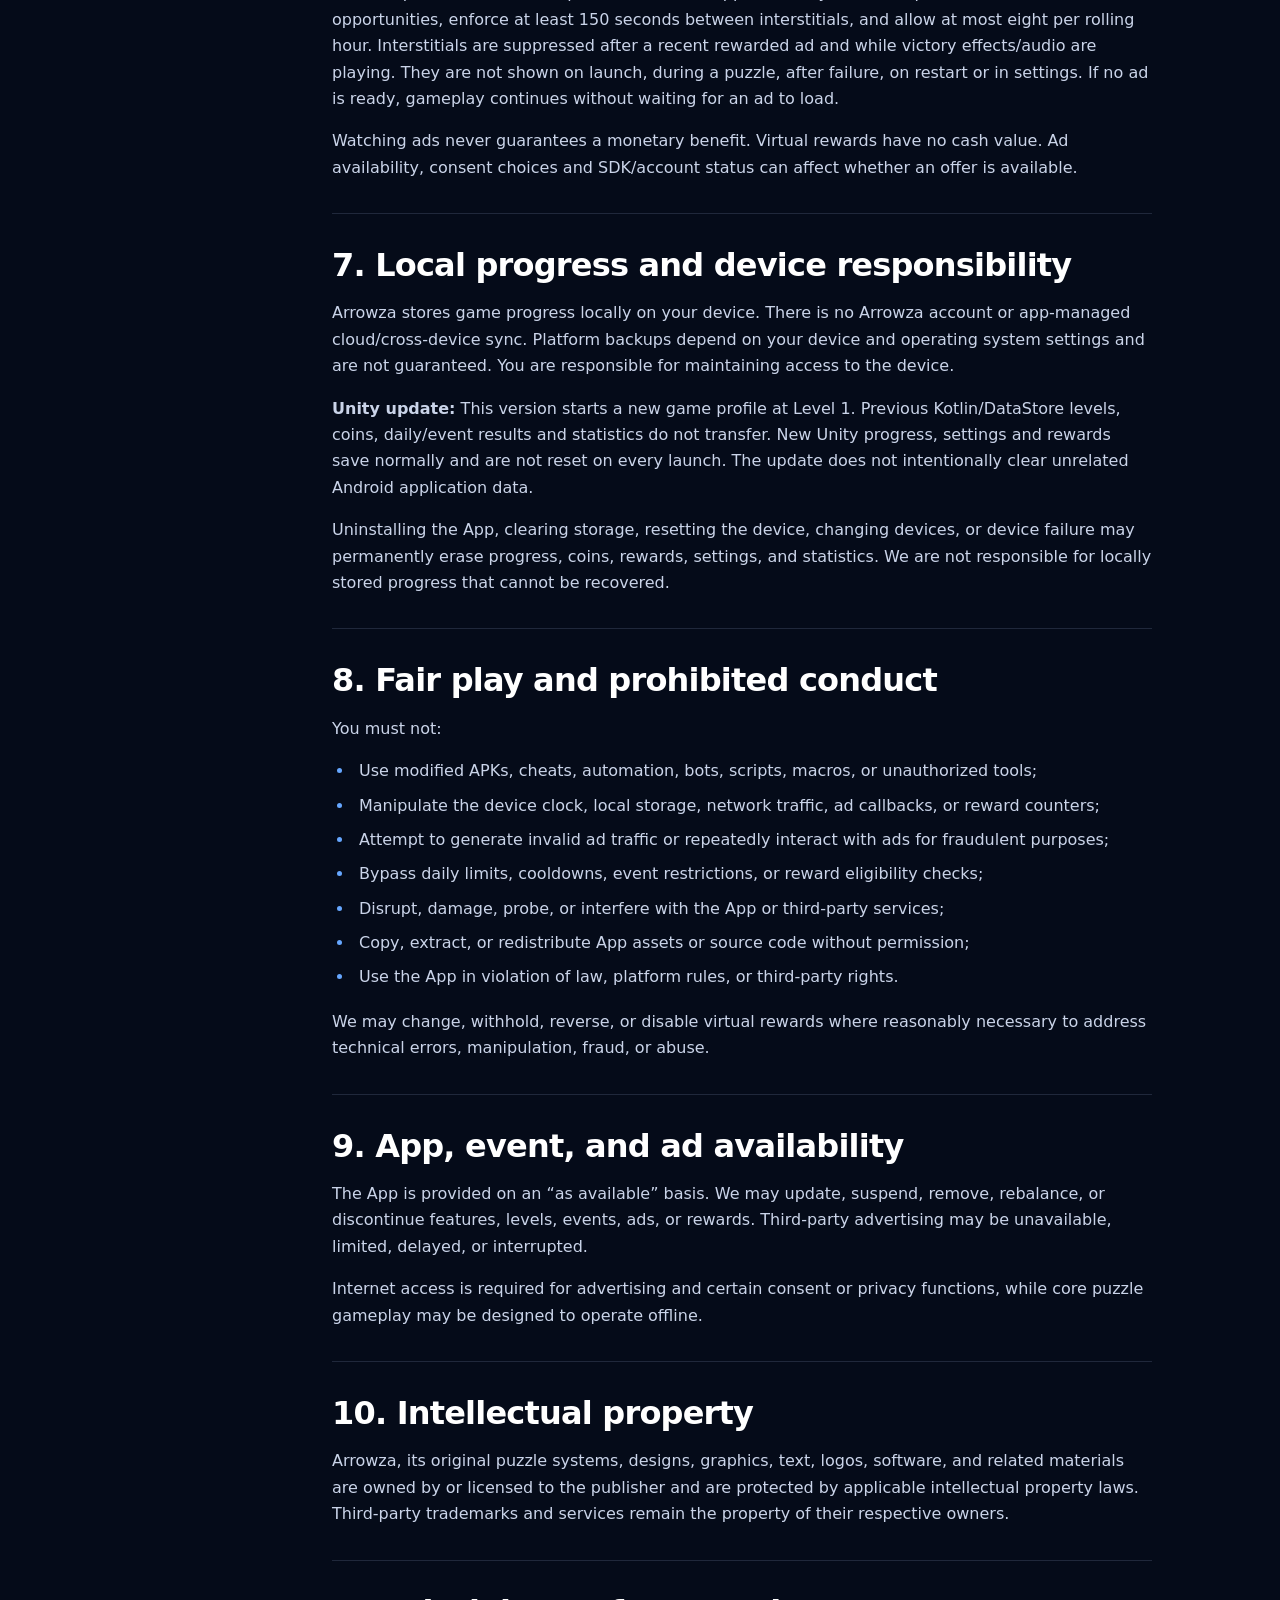
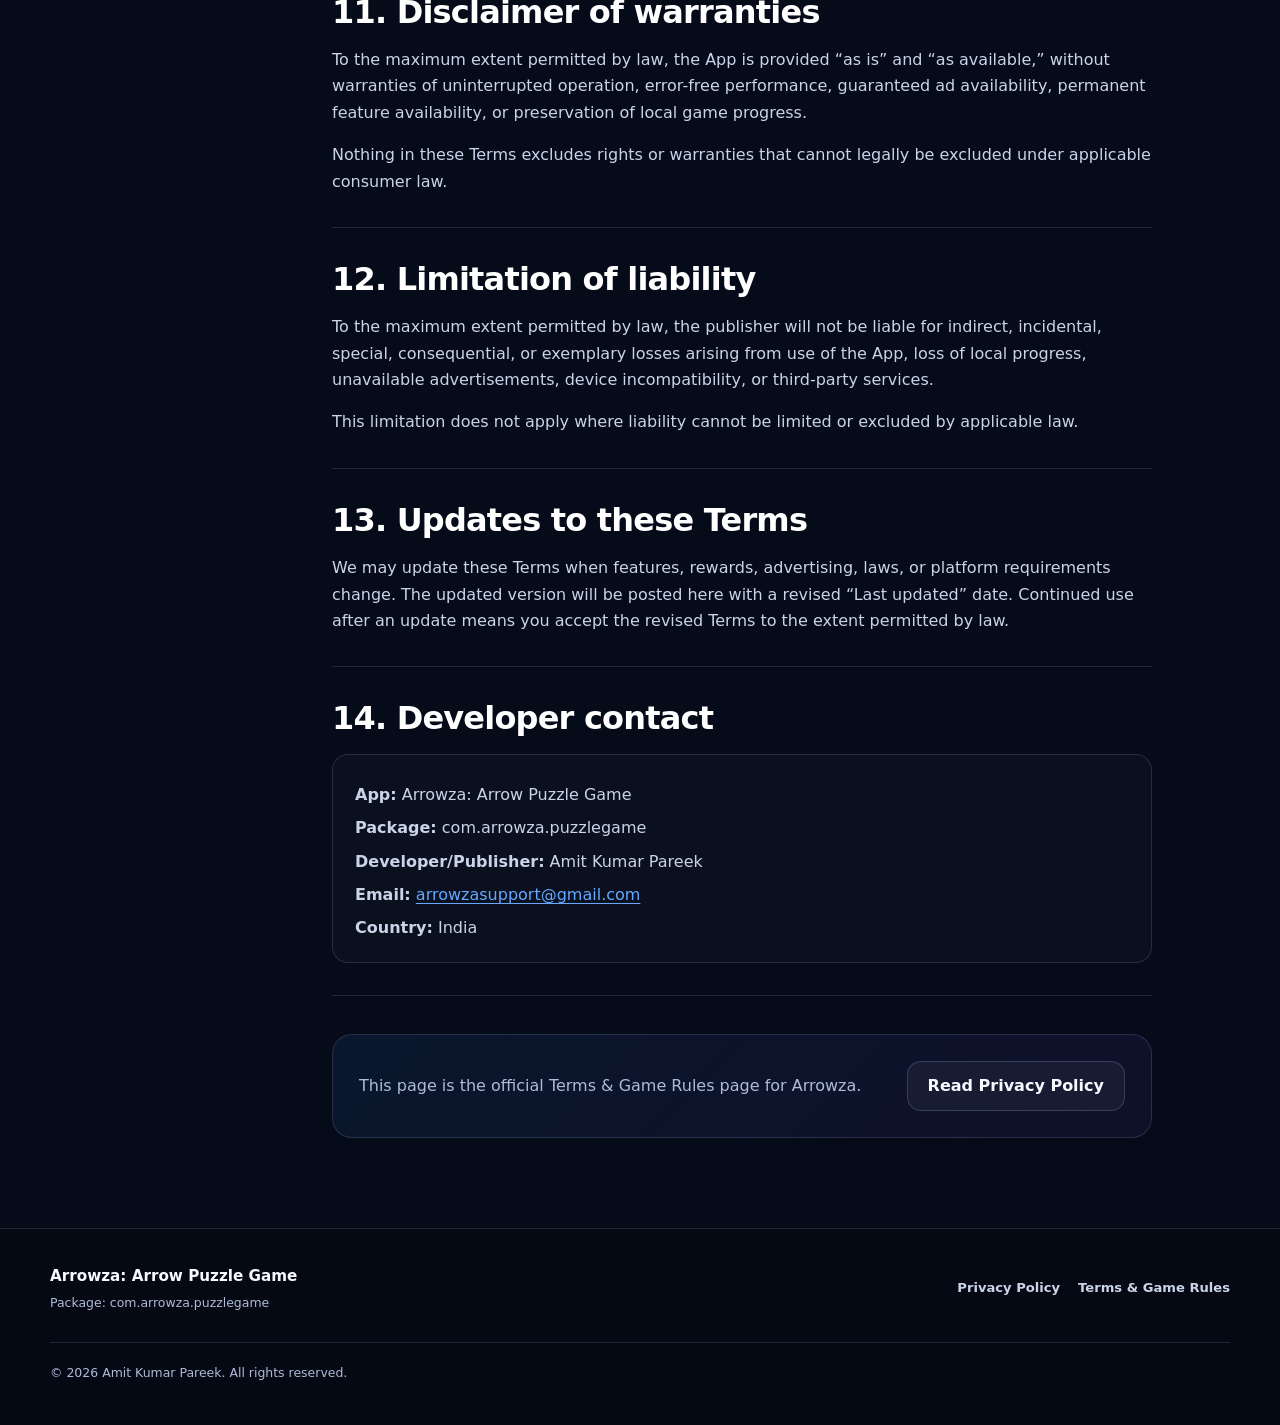
==== commit 1dd64866: "Disclose Unity save reset and between-level AdMob advertising" ====
--- a/terms-and-game-rules.html
+++ b/terms-and-game-rules.html
@@ -46,7 +46,7 @@
         </p>
         <div class="legal-meta">
           <span>Effective: July 21, 2026</span>
-          <span>Last updated: July 21, 2026</span>
+          <span>Last updated: October 14, 2026</span>
           <span>Package: com.arrowza.puzzlegame</span>
         </div>
       </div>
@@ -60,7 +60,7 @@
         <a href="#core-rules">3. Core game rules</a>
         <a href="#events">4. Events and timers</a>
         <a href="#virtual-items">5. Virtual items</a>
-        <a href="#rewarded-ads">6. Rewarded ads</a>
+        <a href="#rewarded-ads">6. Advertisements</a>
         <a href="#progress">7. Local progress</a>
         <a href="#fair-play">8. Fair play</a>
         <a href="#availability">9. Availability</a>
@@ -167,7 +167,7 @@
         </section>
 
         <section id="rewarded-ads">
-          <h2>6. Optional rewarded advertisements</h2>
+          <h2>6. Rewarded and interstitial advertisements</h2>
           <p>
             Arrowza may offer an optional rewarded ad in exchange for the reward shown before the ad begins.
             You are never required to watch a rewarded ad to install or open the App.
@@ -177,22 +177,36 @@
             <li>The reward is granted after the advertising SDK confirms that the reward condition was met.</li>
             <li>The App currently permits a maximum of <strong>seven rewarded ads per calendar day</strong>.</li>
             <li>A user must generally wait at least <strong>five minutes</strong> after one rewarded ad before requesting another.</li>
-            <li>The daily limit applies across rewarded-ad offers, including bonus coins and heart rewards.</li>
+            <li>The seven-per-day limit and five-minute cooldown apply across rewarded placements. The Unity version offers extra hearts and hints; older versions may offer bonus coins. The Unity defaults also limit an attempt to one rewarded extra heart and three rewarded hints.</li>
             <li>Ad availability is not guaranteed and may depend on internet access, consent status, location, demand, account review, and third-party systems.</li>
             <li>Closing an ad early, losing network access, or an ad-provider failure may prevent a reward when completion is not confirmed.</li>
           </ul>
           <p>
-            During a timed event, Arrowza may pause the event timer while a supported rewarded ad is displayed
+            During a timed event, Arrowza pauses the event timer and game audio while a supported rewarded ad is displayed
             and resume it when the ad closes.
           </p>
+          <p>Interstitial ads may appear at a completed main-level transition when you choose Next
+          Level. Default limits skip the first three completed levels, use approximately three
+          completions between opportunities, enforce at least 150 seconds between interstitials,
+          and allow at most eight per rolling hour. Interstitials are suppressed after a recent
+          rewarded ad and while victory effects/audio are playing. They are not shown on launch,
+          during a puzzle, after failure, on restart or in settings. If no ad is ready, gameplay
+          continues without waiting for an ad to load.</p>
+          <p>Watching ads never guarantees a monetary benefit. Virtual rewards have no cash value.
+          Ad availability, consent choices and SDK/account status can affect whether an offer is available.</p>
         </section>
 
         <section id="progress">
           <h2>7. Local progress and device responsibility</h2>
           <p>
-            Arrowza stores game progress locally on your device. There is currently no Arrowza account,
-            cloud backup, or cross-device sync. You are responsible for maintaining access to the device.
-          </p>
+            Arrowza stores game progress locally on your device. There is no Arrowza account or
+            app-managed cloud/cross-device sync. Platform backups depend on your device and operating
+            system settings and are not guaranteed. You are responsible for maintaining access to the device.
+          </p>
+          <p><strong>Unity update:</strong> This version starts a new game profile at Level 1.
+            Previous Kotlin/DataStore levels, coins, daily/event results and statistics do not transfer.
+            New Unity progress, settings and rewards save normally and are not reset on every launch.
+            The update does not intentionally clear unrelated Android application data.</p>
           <p>
             Uninstalling the App, clearing storage, resetting the device, changing devices, or device failure
             may permanently erase progress, coins, rewards, settings, and statistics. We are not responsible
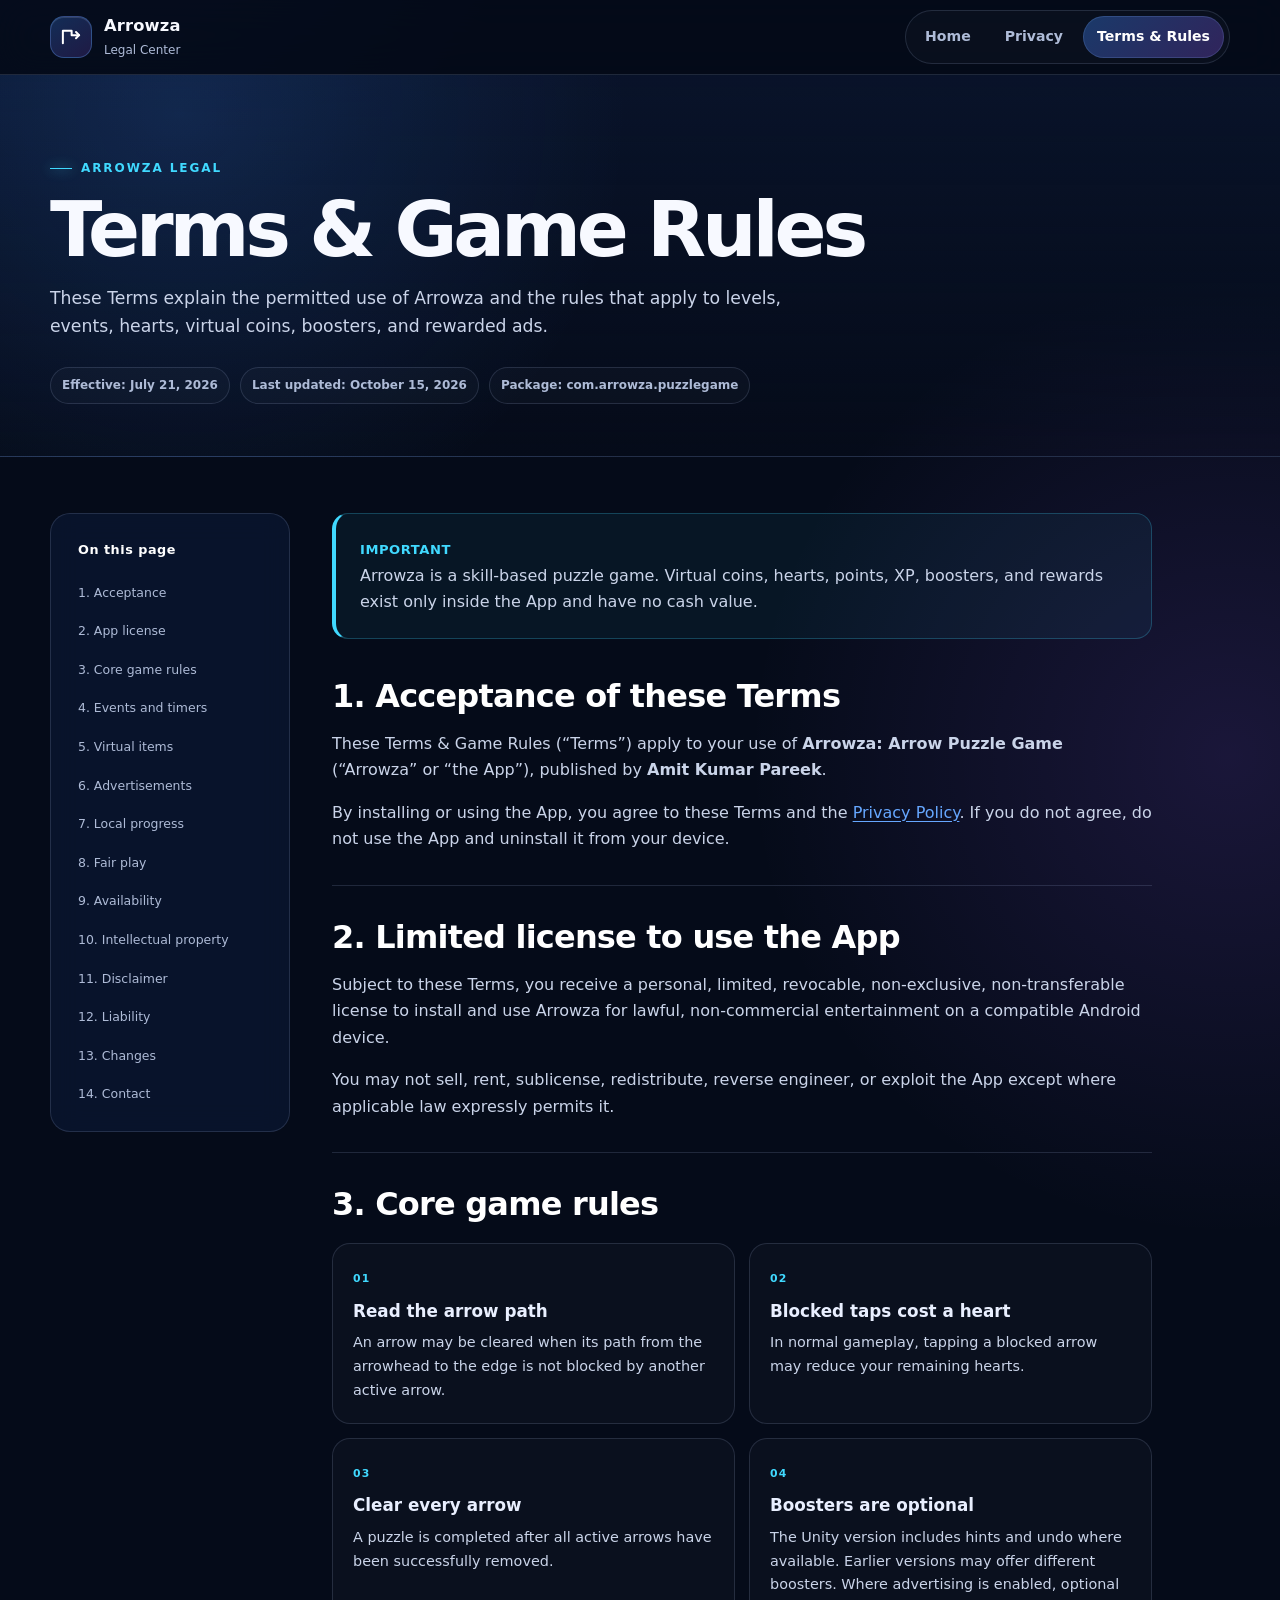
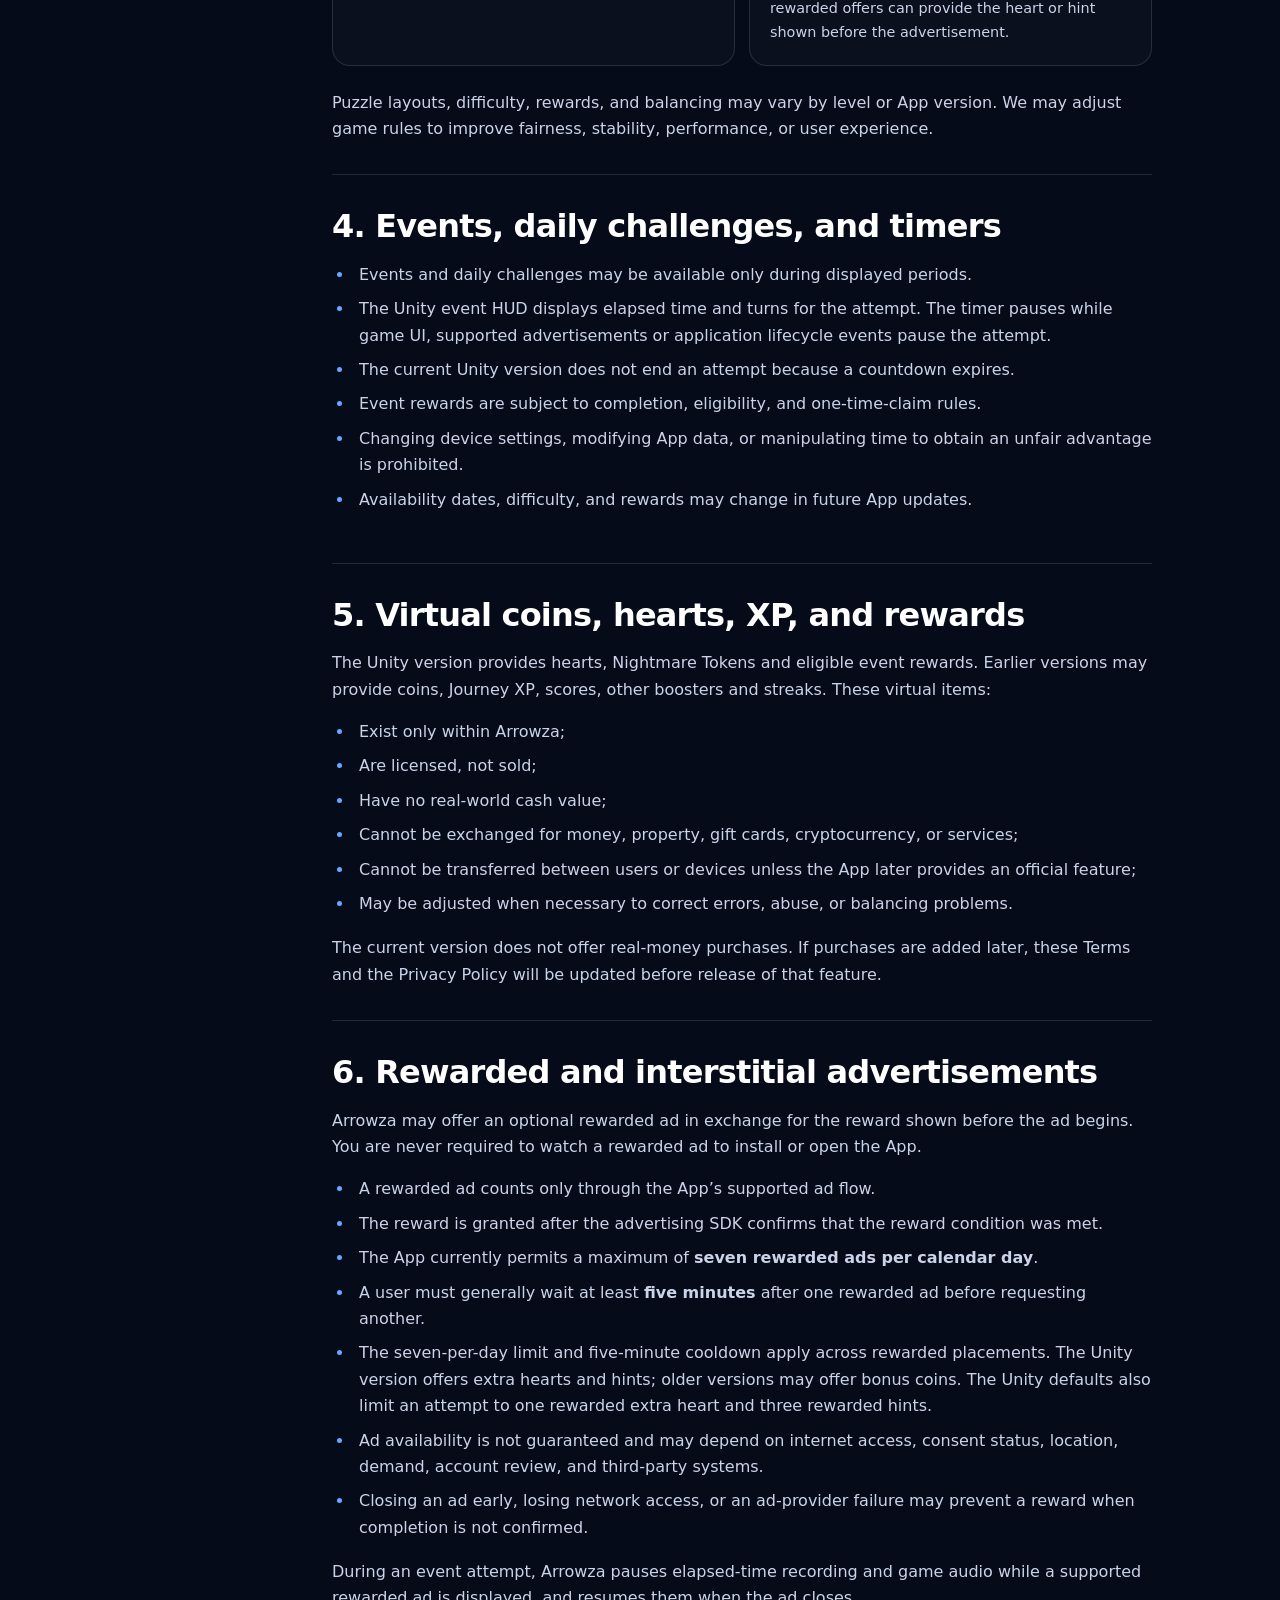
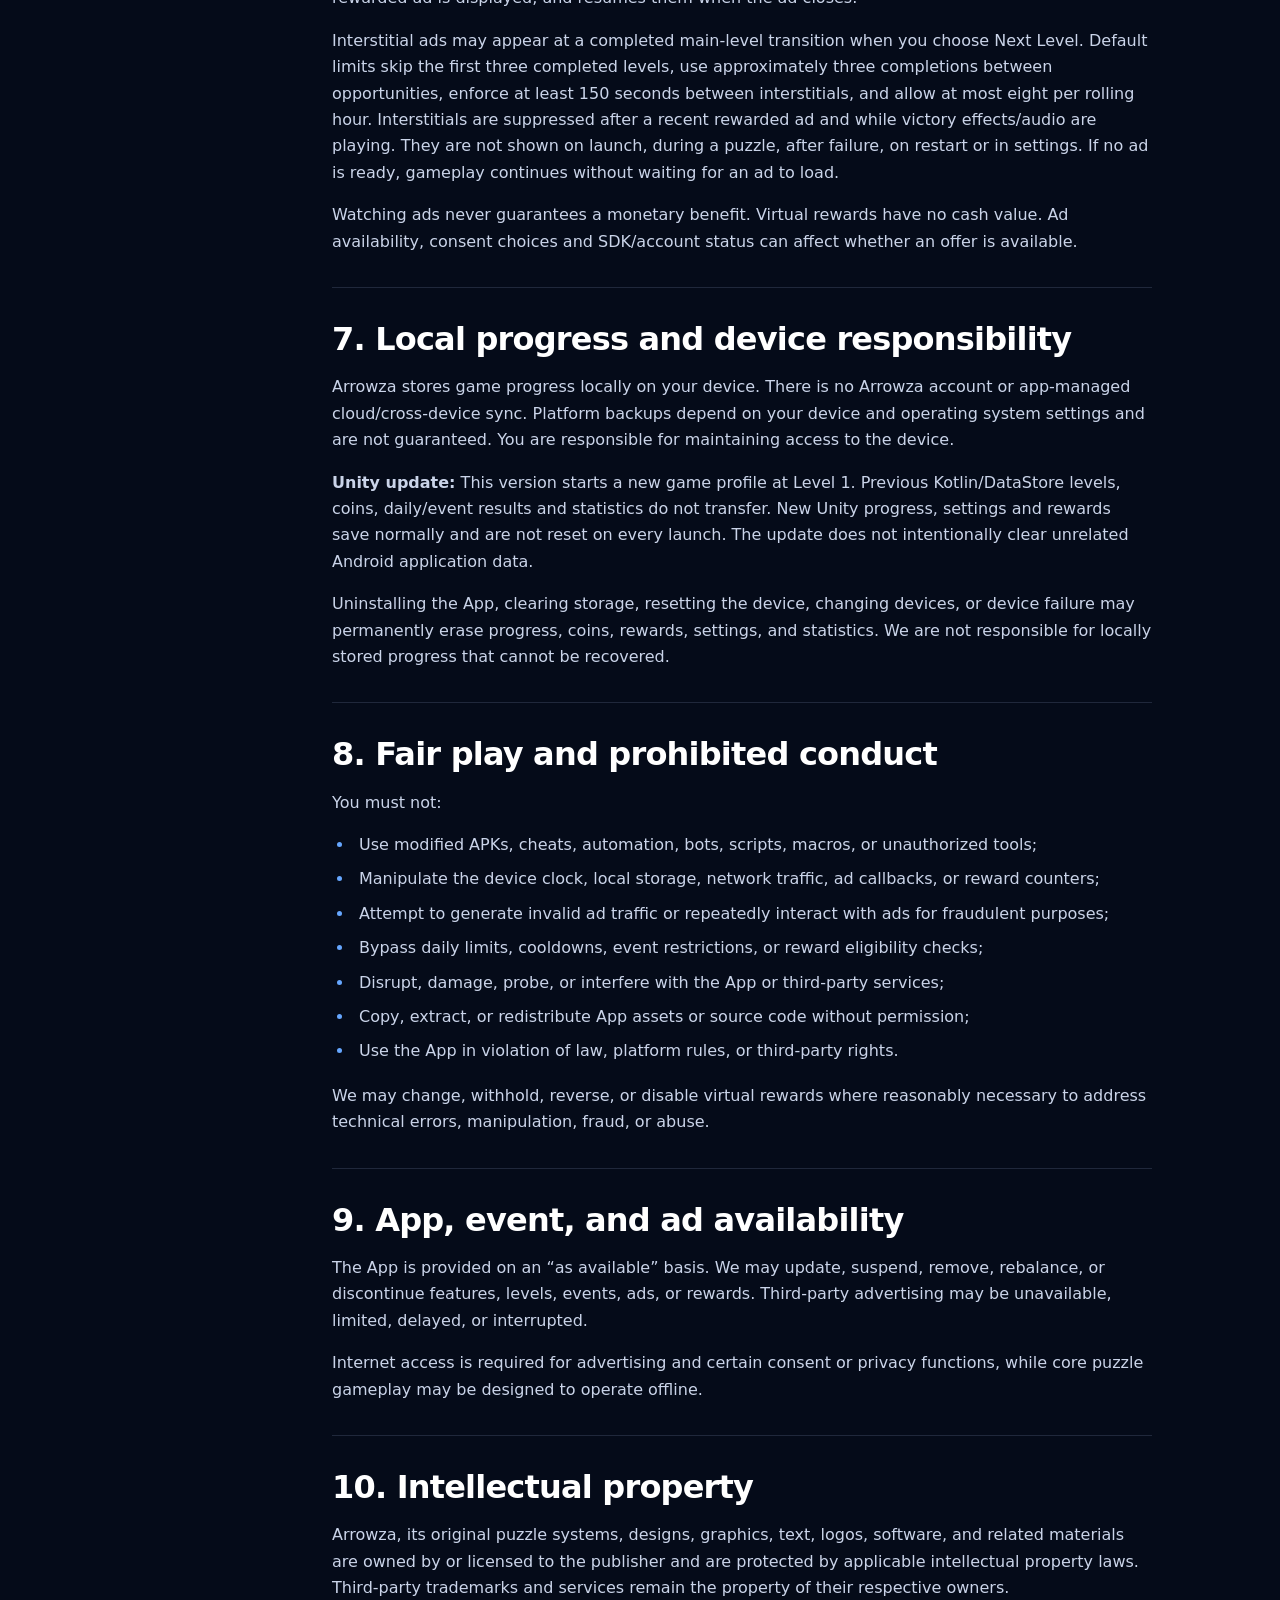
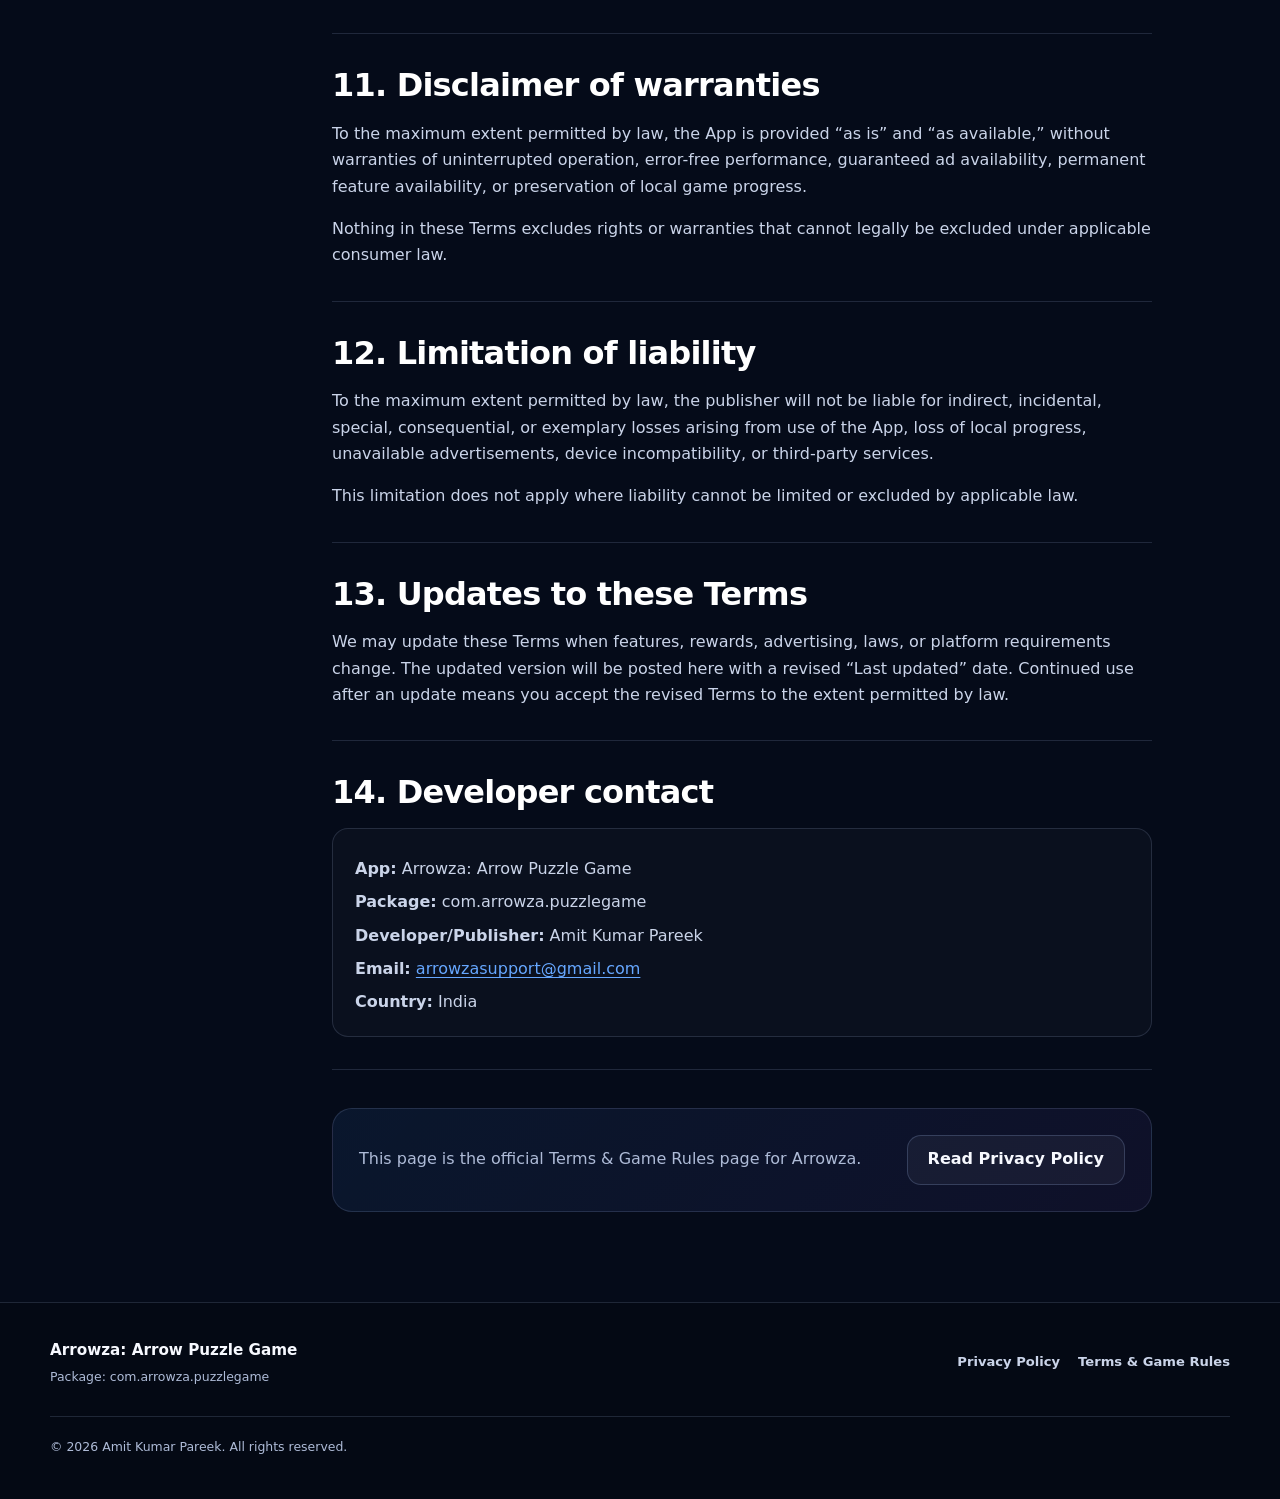
==== commit 712a1c27: "Align Unity storage, ad protections and release notes with final app" ====
--- a/terms-and-game-rules.html
+++ b/terms-and-game-rules.html
@@ -46,7 +46,7 @@
         </p>
         <div class="legal-meta">
           <span>Effective: July 21, 2026</span>
-          <span>Last updated: October 14, 2026</span>
+          <span>Last updated: October 15, 2026</span>
           <span>Package: com.arrowza.puzzlegame</span>
         </div>
       </div>
@@ -125,7 +125,7 @@
             <div class="rule-card">
               <span>04</span>
               <h3>Boosters are optional</h3>
-              <p>Hints, Route Scanner, and Power Blast may assist gameplay but are not required for a guaranteed-solvable board.</p>
+              <p>The Unity version includes hints and undo where available. Earlier versions may offer different boosters. Where advertising is enabled, optional rewarded offers can provide the heart or hint shown before the advertisement.</p>
             </div>
           </div>
           <p>
@@ -138,8 +138,8 @@
           <h2>4. Events, daily challenges, and timers</h2>
           <ul>
             <li>Events and daily challenges may be available only during displayed periods.</li>
-            <li>Timed events must be completed before the displayed timer reaches zero.</li>
-            <li>When time expires, the event attempt may end and require a new attempt.</li>
+            <li>The Unity event HUD displays elapsed time and turns for the attempt. The timer pauses while game UI, supported advertisements or application lifecycle events pause the attempt.</li>
+            <li>The current Unity version does not end an attempt because a countdown expires.</li>
             <li>Event rewards are subject to completion, eligibility, and one-time-claim rules.</li>
             <li>Changing device settings, modifying App data, or manipulating time to obtain an unfair advantage is prohibited.</li>
             <li>Availability dates, difficulty, and rewards may change in future App updates.</li>
@@ -149,8 +149,9 @@
         <section id="virtual-items">
           <h2>5. Virtual coins, hearts, XP, and rewards</h2>
           <p>
-            Arrowza may provide virtual coins, hearts, Journey XP, scores, boosters,
-            streaks, and event rewards. These items:
+            The Unity version provides hearts, Nightmare Tokens and eligible event rewards.
+            Earlier versions may provide coins, Journey XP, scores, other boosters and streaks.
+            These virtual items:
           </p>
           <ul>
             <li>Exist only within Arrowza;</li>
@@ -182,8 +183,8 @@
             <li>Closing an ad early, losing network access, or an ad-provider failure may prevent a reward when completion is not confirmed.</li>
           </ul>
           <p>
-            During a timed event, Arrowza pauses the event timer and game audio while a supported rewarded ad is displayed
-            and resume it when the ad closes.
+            During an event attempt, Arrowza pauses elapsed-time recording and game audio while a
+            supported rewarded ad is displayed, and resumes them when the ad closes.
           </p>
           <p>Interstitial ads may appear at a completed main-level transition when you choose Next
           Level. Default limits skip the first three completed levels, use approximately three
